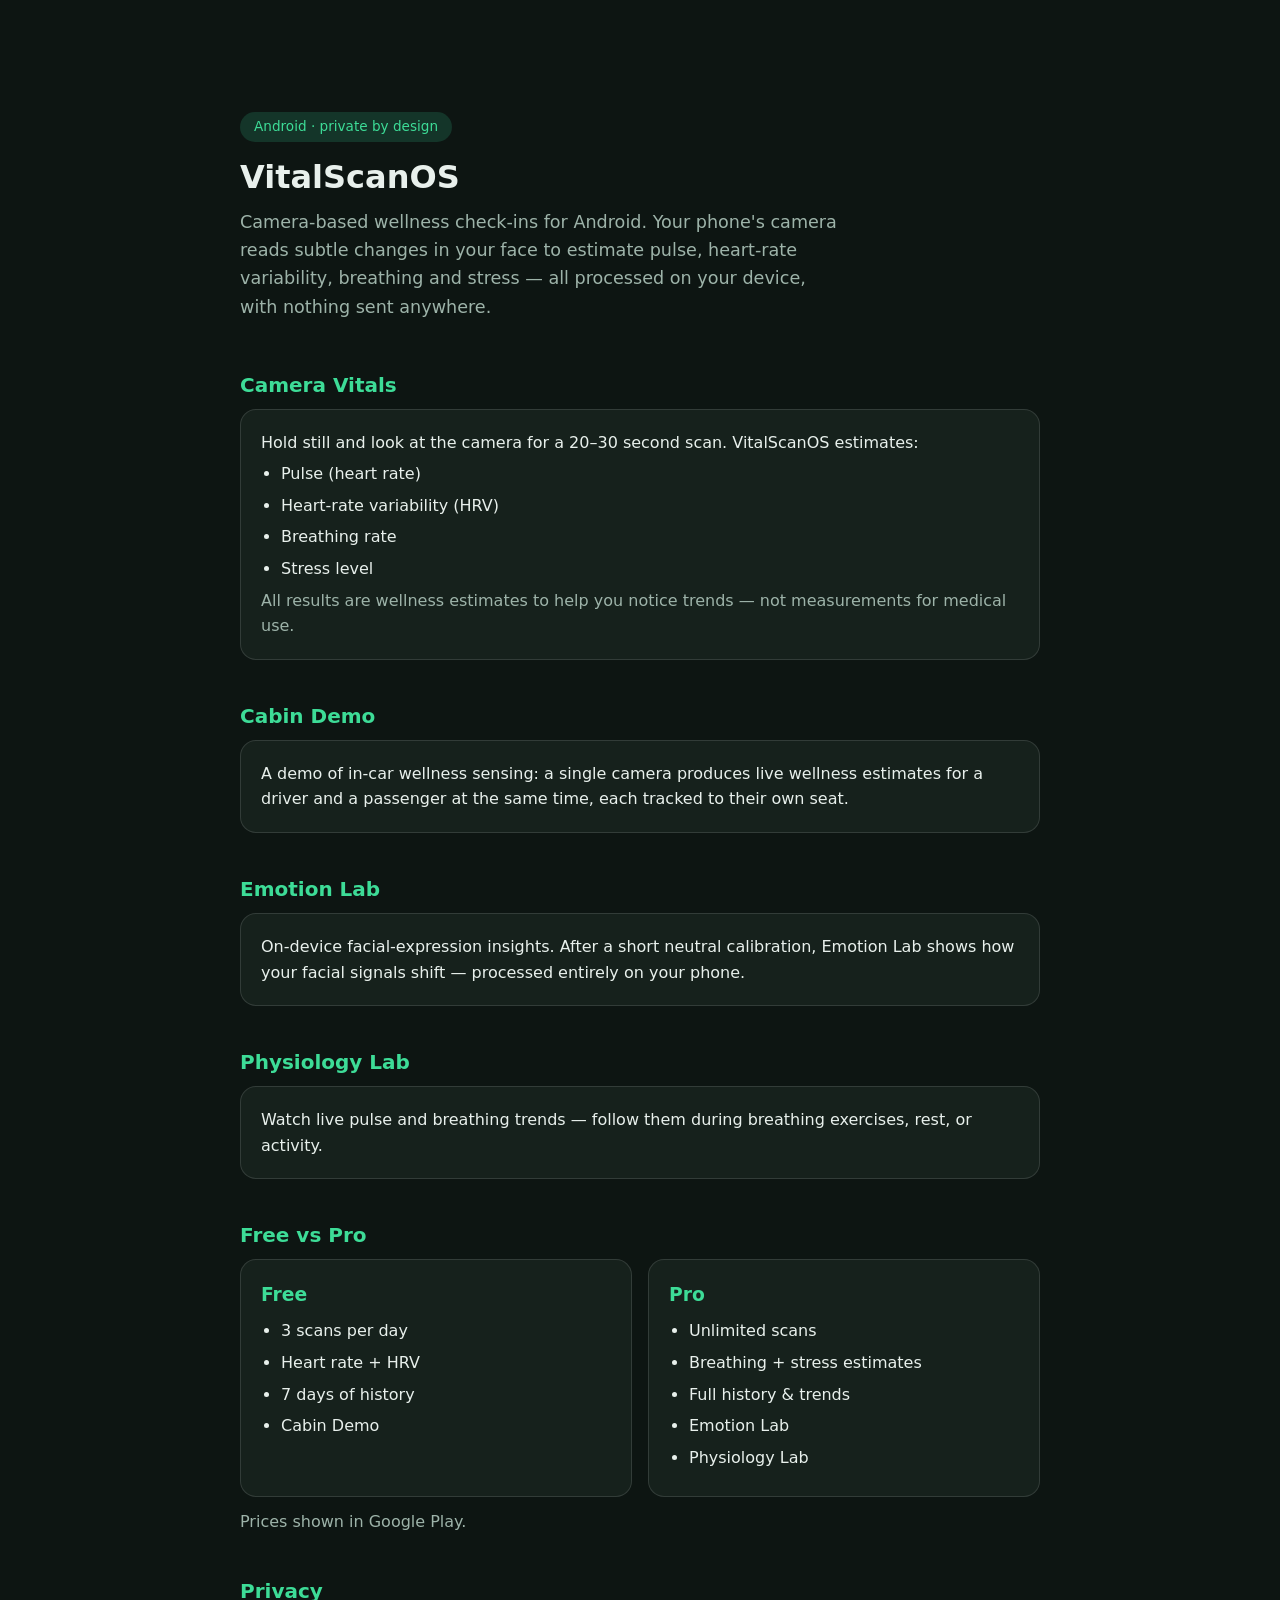
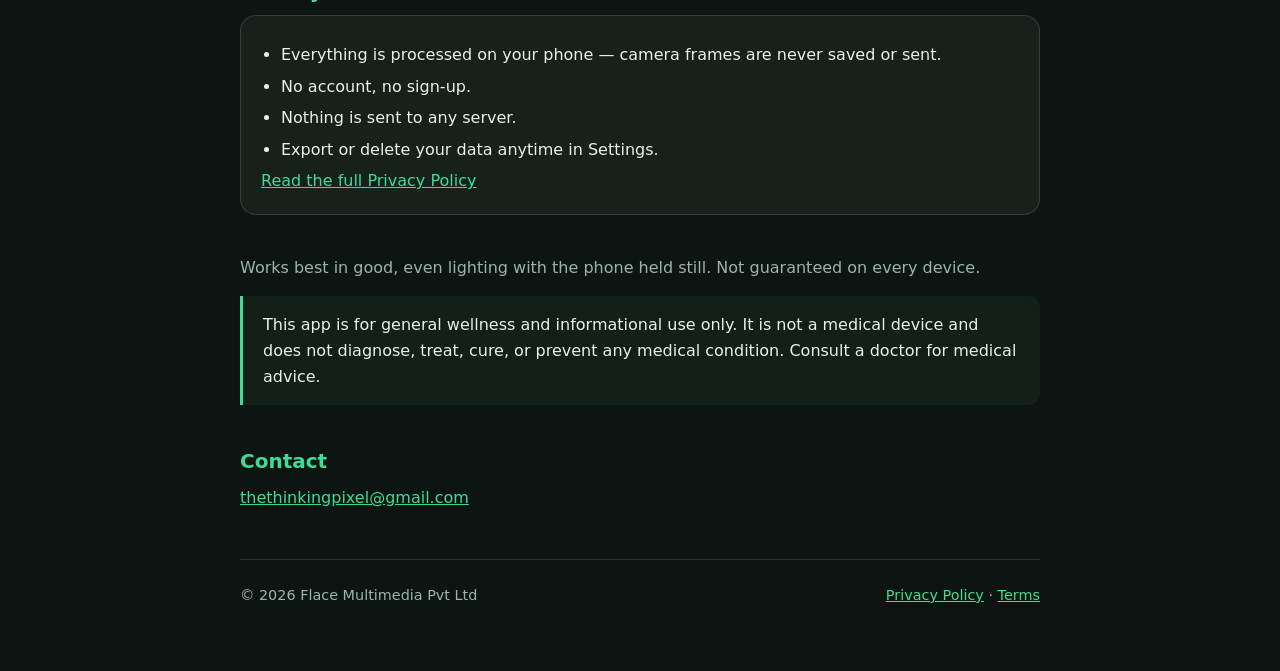
==== index.html @ 54532efe "VitalScanOS site: landing page, privacy policy, terms Co-Authored-By: Devin <devin@cognition.ai>" ====
<!DOCTYPE html>
<html lang="en">
<head>
<meta charset="utf-8">
<meta name="viewport" content="width=device-width, initial-scale=1">
<title>VitalScanOS — camera-based wellness check-ins for Android</title>
<meta name="description" content="VitalScanOS turns your phone camera into private, on-device wellness check-ins: pulse, HRV, breathing and stress estimates. Nothing leaves your phone.">
<style>
  :root{
    --primary:#3ddc97; --on-primary:#06231a; --primary-container:#143529;
    --surface:#0d1512; --surface-low:#122019; --surface-c:#16211c; --surface-high:#1c2b24;
    --on-surface:#e8f0ec; --on-variant:#9db3a9; --outline:rgba(255,255,255,.12);
  }
  *{box-sizing:border-box;margin:0}
  body{background:var(--surface);color:var(--on-surface);
    font:16px/1.6 system-ui,-apple-system,"Segoe UI",Roboto,sans-serif}
  main{max-width:840px;margin:0 auto;padding:24px 20px 64px}
  h1{font-size:2rem;line-height:1.2}
  h2{color:var(--primary);font-size:1.25rem;margin-bottom:8px}
  section{margin:40px 0}
  .muted{color:var(--on-variant)}
  .card{background:var(--surface-c);border:1px solid var(--outline);
    border-radius:16px;padding:20px}
  .hero{padding:48px 0 8px}
  .hero p{font-size:1.1rem;margin-top:12px;max-width:34em}
  .tag{display:inline-block;background:var(--primary-container);color:var(--primary);
    border-radius:999px;padding:4px 14px;font-size:.85rem;margin-bottom:16px}
  ul{padding-left:1.25em}
  li{margin:6px 0}
  .plans{display:grid;gap:16px;grid-template-columns:1fr}
  @media(min-width:640px){.plans{grid-template-columns:1fr 1fr}}
  .plan h3{color:var(--primary);margin-bottom:8px}
  .disclaimer{border-left:3px solid var(--primary);background:var(--surface-low);
    border-radius:0 12px 12px 0;padding:16px 20px}
  a{color:var(--primary)}
  footer{border-top:1px solid var(--outline);margin-top:48px;padding-top:24px;
    display:flex;flex-wrap:wrap;gap:12px;justify-content:space-between;
    font-size:.9rem;color:var(--on-variant)}
</style>
</head>
<body>
<main>
  <section class="hero">
    <span class="tag">Android &middot; private by design</span>
    <h1>VitalScanOS</h1>
    <p class="muted">Camera-based wellness check-ins for Android. Your phone's camera reads
    subtle changes in your face to estimate pulse, heart-rate variability, breathing and
    stress — all processed on your device, with nothing sent anywhere.</p>
  </section>

  <section id="camera-vitals">
    <h2>Camera Vitals</h2>
    <div class="card">
      <p>Hold still and look at the camera for a 20–30 second scan. VitalScanOS estimates:</p>
      <ul>
        <li>Pulse (heart rate)</li>
        <li>Heart-rate variability (HRV)</li>
        <li>Breathing rate</li>
        <li>Stress level</li>
      </ul>
      <p class="muted">All results are wellness estimates to help you notice trends — not
      measurements for medical use.</p>
    </div>
  </section>

  <section id="cabin">
    <h2>Cabin Demo</h2>
    <div class="card">
      <p>A demo of in-car wellness sensing: a single camera produces live wellness
      estimates for a driver and a passenger at the same time, each tracked to their own
      seat.</p>
    </div>
  </section>

  <section id="emotion-lab">
    <h2>Emotion Lab</h2>
    <div class="card">
      <p>On-device facial-expression insights. After a short neutral calibration, Emotion
      Lab shows how your facial signals shift — processed entirely on your phone.</p>
    </div>
  </section>

  <section id="physio-lab">
    <h2>Physiology Lab</h2>
    <div class="card">
      <p>Watch live pulse and breathing trends — follow them during
      breathing exercises, rest, or activity.</p>
    </div>
  </section>

  <section id="plans">
    <h2>Free vs Pro</h2>
    <div class="plans">
      <div class="card plan">
        <h3>Free</h3>
        <ul>
          <li>3 scans per day</li>
          <li>Heart rate + HRV</li>
          <li>7 days of history</li>
          <li>Cabin Demo</li>
        </ul>
      </div>
      <div class="card plan">
        <h3>Pro</h3>
        <ul>
          <li>Unlimited scans</li>
          <li>Breathing + stress estimates</li>
          <li>Full history &amp; trends</li>
          <li>Emotion Lab</li>
          <li>Physiology Lab</li>
        </ul>
      </div>
    </div>
    <p class="muted" style="margin-top:12px">Prices shown in Google Play.</p>
  </section>

  <section id="privacy">
    <h2>Privacy</h2>
    <div class="card">
      <ul>
        <li>Everything is processed on your phone — camera frames are never saved or sent.</li>
        <li>No account, no sign-up.</li>
        <li>Nothing is sent to any server.</li>
        <li>Export or delete your data anytime in Settings.</li>
      </ul>
      <p><a href="privacy-policy.html">Read the full Privacy Policy</a></p>
    </div>
  </section>

  <section>
    <p class="muted">Works best in good, even lighting with the phone held still.
    Not guaranteed on every device.</p>
    <p class="disclaimer" style="margin-top:16px">This app is for general wellness and
    informational use only. It is not a medical device and does not diagnose, treat, cure,
    or prevent any medical condition. Consult a doctor for medical advice.</p>
  </section>

  <section id="contact">
    <h2>Contact</h2>
    <p><a href="mailto:thethinkingpixel@gmail.com">thethinkingpixel@gmail.com</a></p>
  </section>

  <footer>
    <span>&copy; 2026 Flace Multimedia Pvt Ltd</span>
    <span><a href="privacy-policy.html">Privacy Policy</a> &middot;
          <a href="terms.html">Terms</a></span>
  </footer>
</main>
</body>
</html>
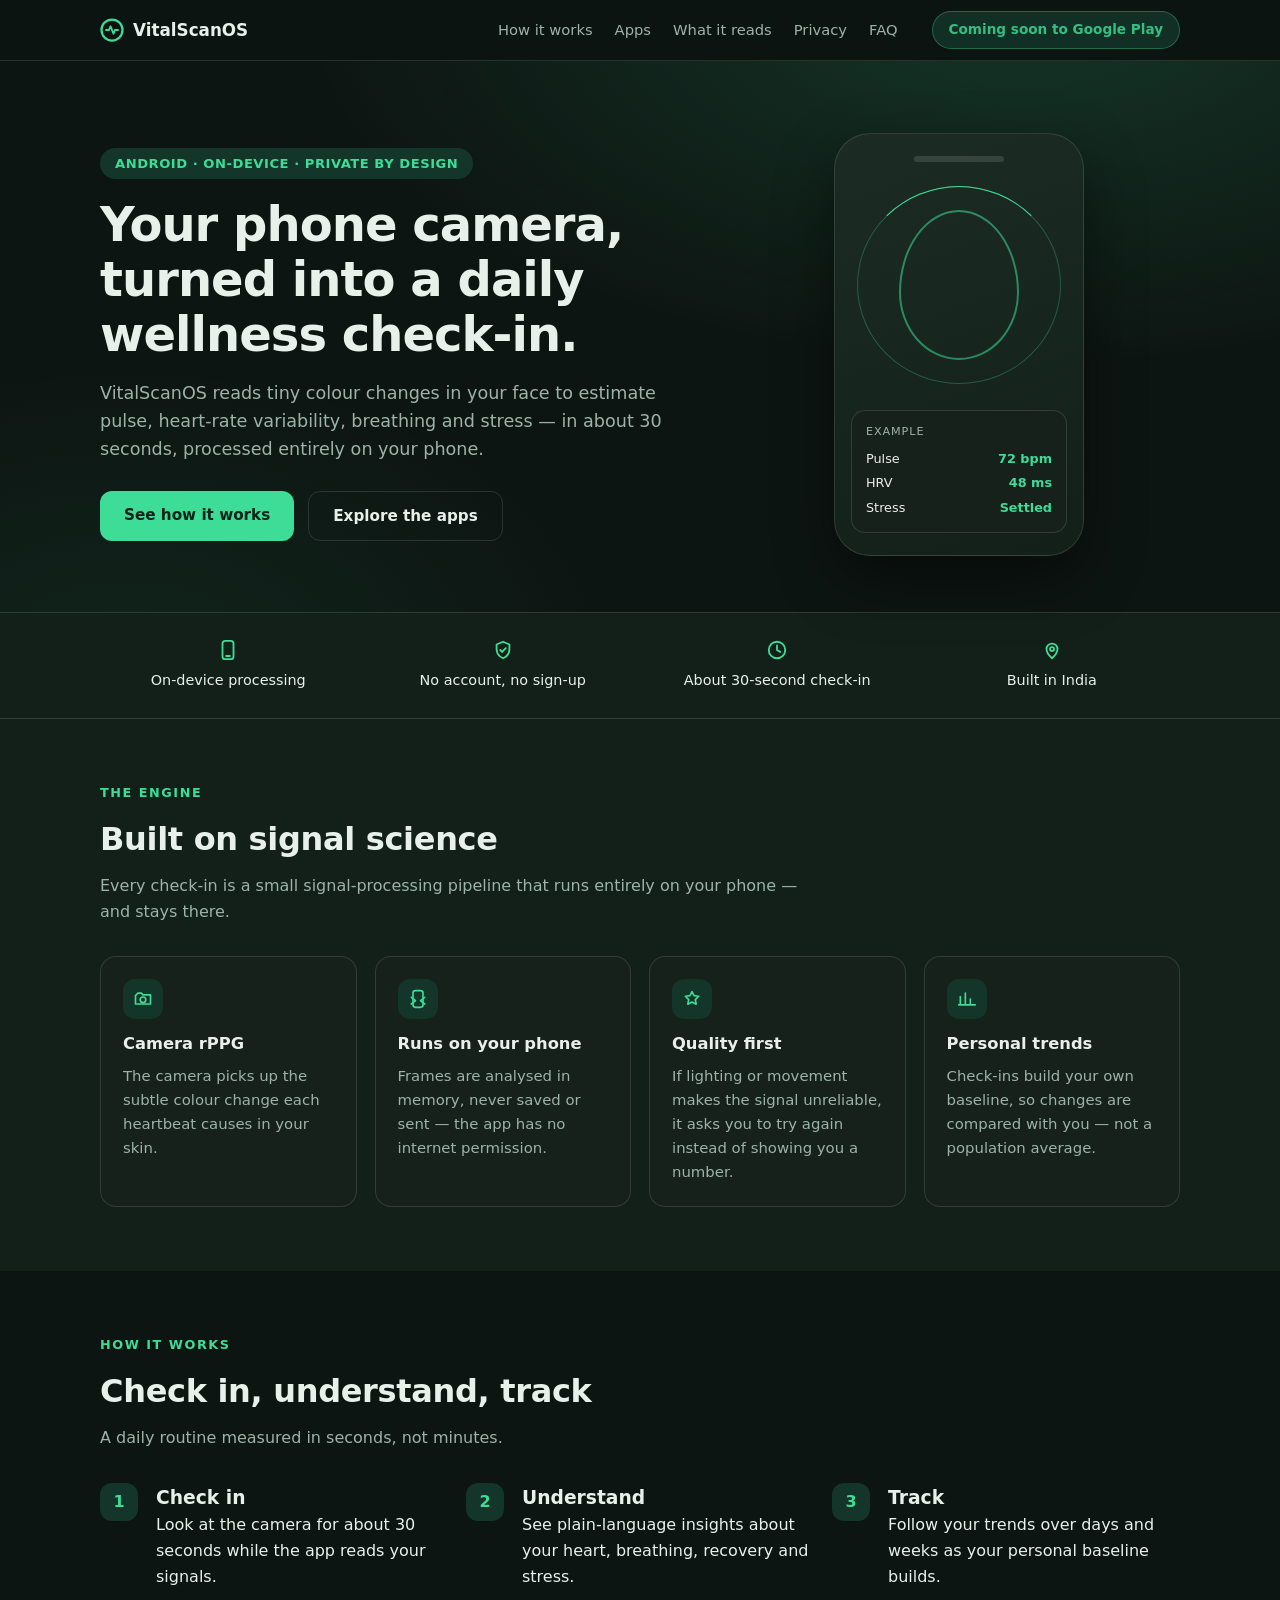
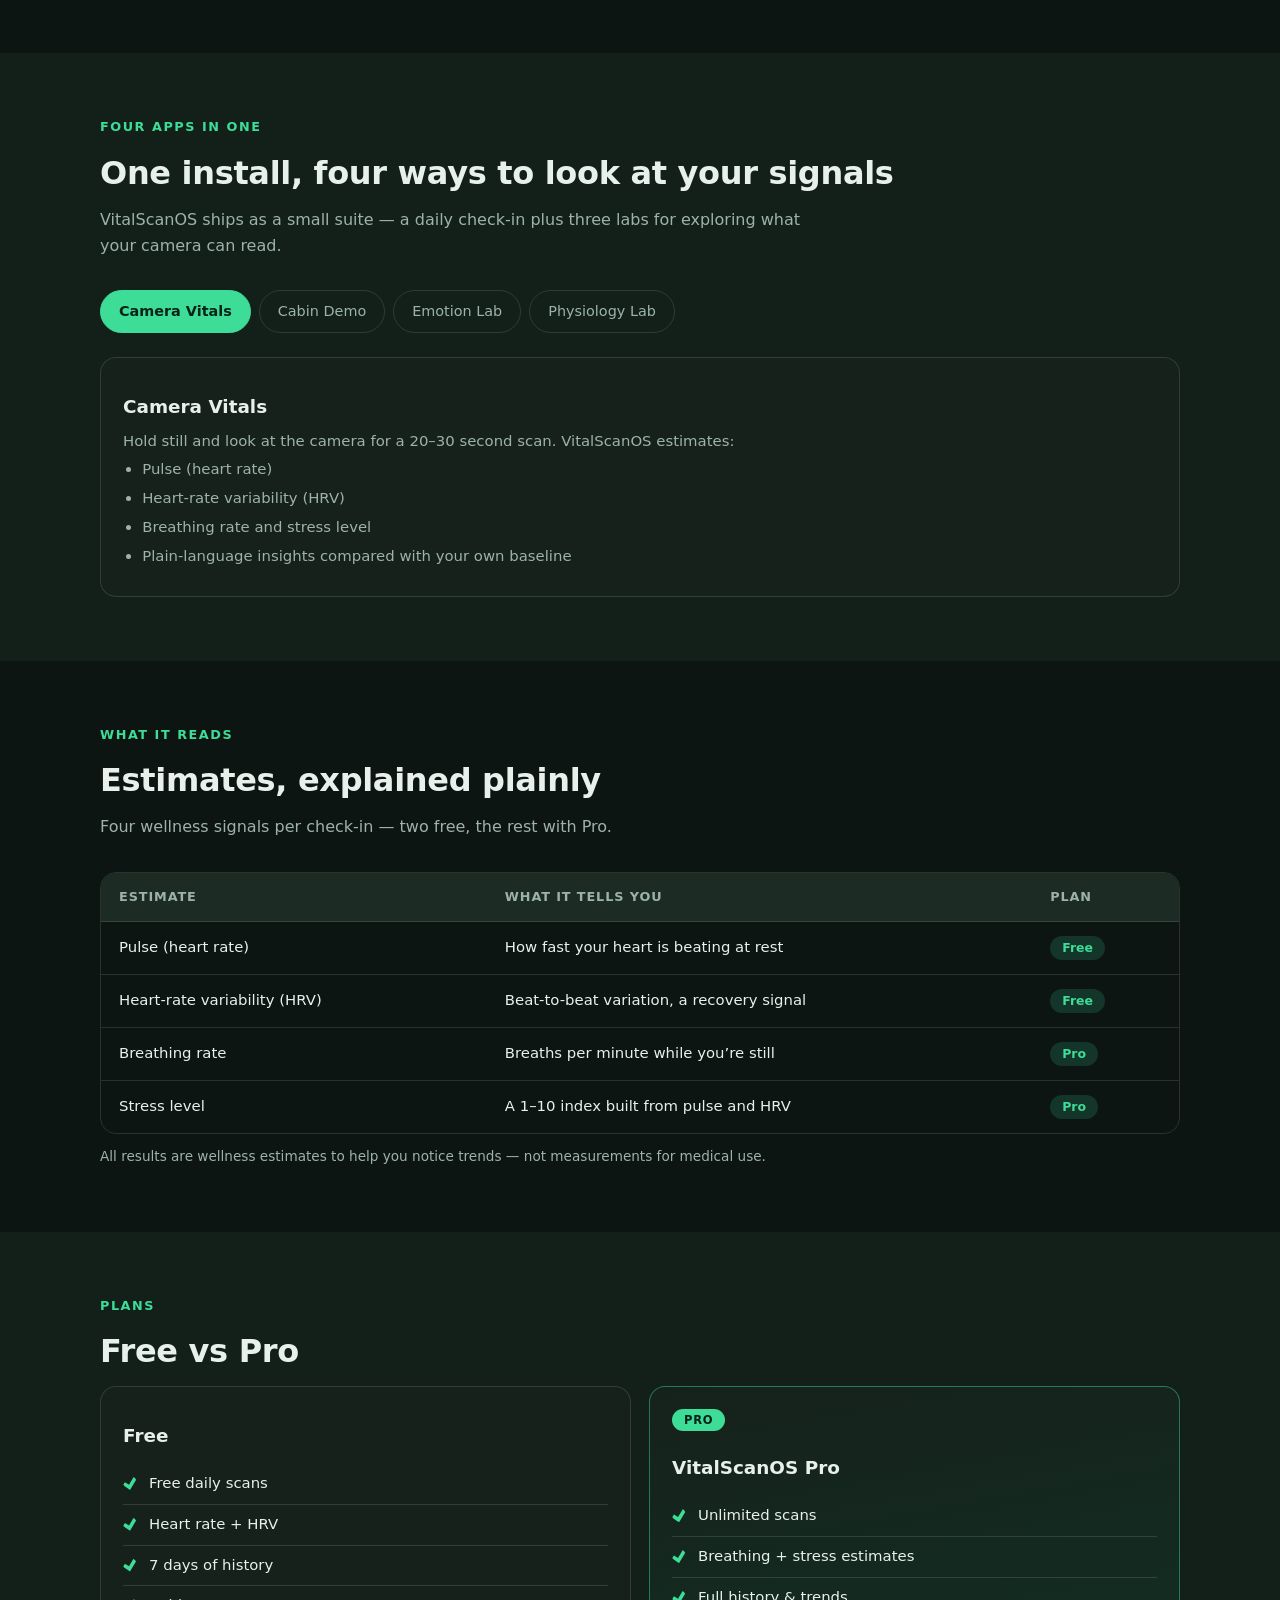
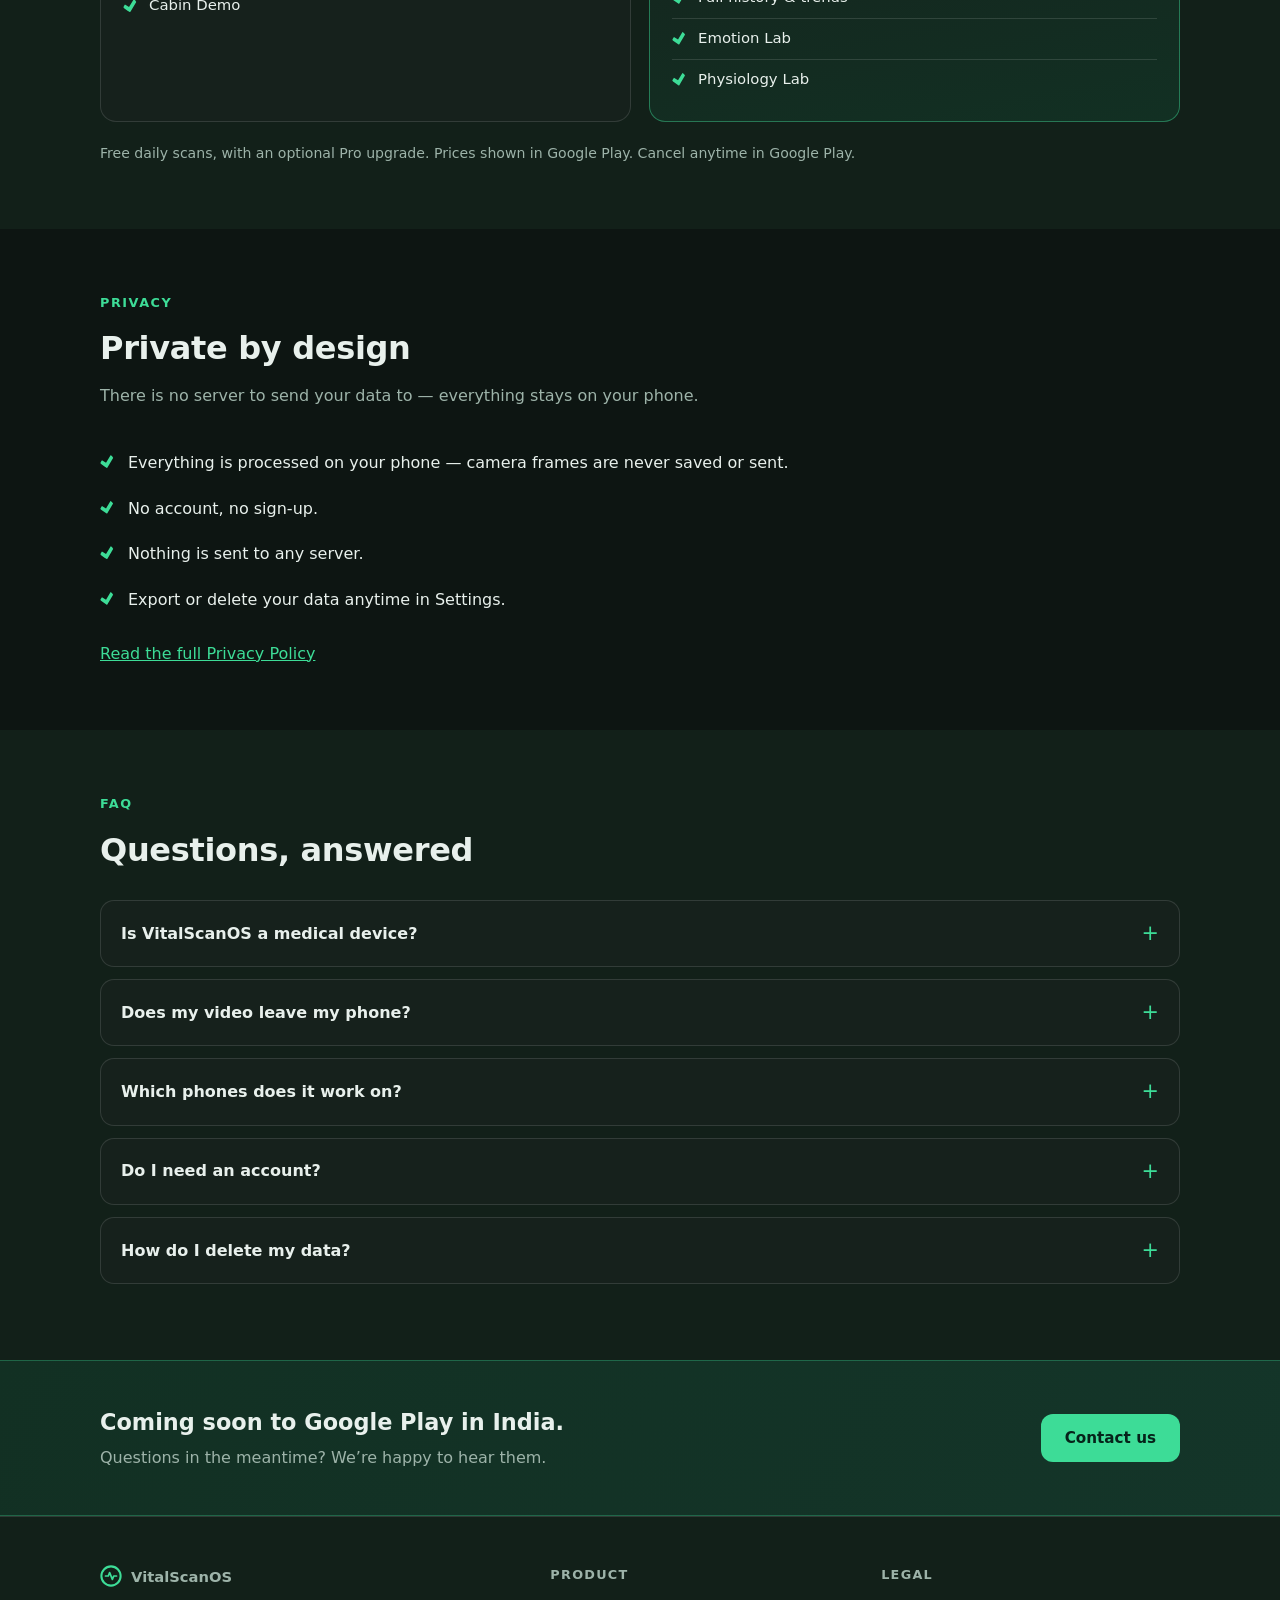
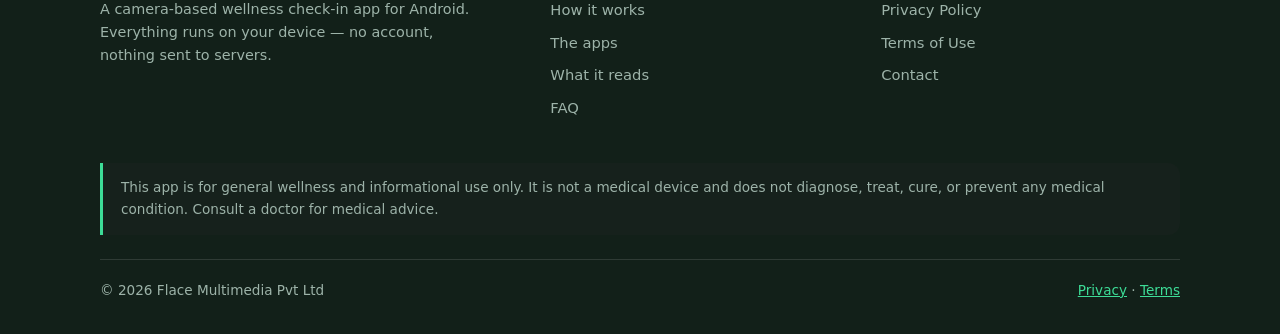
==== commit 6d1433e1: "Redesign site: hero, feature cards, how-it-works, app tabs, estimates table, FAQ Layout modelled on " ====
--- a/index.html
+++ b/index.html
@@ -5,146 +5,435 @@
 <meta name="viewport" content="width=device-width, initial-scale=1">
 <title>VitalScanOS — camera-based wellness check-ins for Android</title>
 <meta name="description" content="VitalScanOS turns your phone camera into private, on-device wellness check-ins: pulse, HRV, breathing and stress estimates. Nothing leaves your phone.">
-<style>
-  :root{
-    --primary:#3ddc97; --on-primary:#06231a; --primary-container:#143529;
-    --surface:#0d1512; --surface-low:#122019; --surface-c:#16211c; --surface-high:#1c2b24;
-    --on-surface:#e8f0ec; --on-variant:#9db3a9; --outline:rgba(255,255,255,.12);
-  }
-  *{box-sizing:border-box;margin:0}
-  body{background:var(--surface);color:var(--on-surface);
-    font:16px/1.6 system-ui,-apple-system,"Segoe UI",Roboto,sans-serif}
-  main{max-width:840px;margin:0 auto;padding:24px 20px 64px}
-  h1{font-size:2rem;line-height:1.2}
-  h2{color:var(--primary);font-size:1.25rem;margin-bottom:8px}
-  section{margin:40px 0}
-  .muted{color:var(--on-variant)}
-  .card{background:var(--surface-c);border:1px solid var(--outline);
-    border-radius:16px;padding:20px}
-  .hero{padding:48px 0 8px}
-  .hero p{font-size:1.1rem;margin-top:12px;max-width:34em}
-  .tag{display:inline-block;background:var(--primary-container);color:var(--primary);
-    border-radius:999px;padding:4px 14px;font-size:.85rem;margin-bottom:16px}
-  ul{padding-left:1.25em}
-  li{margin:6px 0}
-  .plans{display:grid;gap:16px;grid-template-columns:1fr}
-  @media(min-width:640px){.plans{grid-template-columns:1fr 1fr}}
-  .plan h3{color:var(--primary);margin-bottom:8px}
-  .disclaimer{border-left:3px solid var(--primary);background:var(--surface-low);
-    border-radius:0 12px 12px 0;padding:16px 20px}
-  a{color:var(--primary)}
-  footer{border-top:1px solid var(--outline);margin-top:48px;padding-top:24px;
-    display:flex;flex-wrap:wrap;gap:12px;justify-content:space-between;
-    font-size:.9rem;color:var(--on-variant)}
-</style>
+<meta property="og:title" content="VitalScanOS — camera-based wellness check-ins for Android">
+<meta property="og:description" content="Private, on-device wellness estimates — pulse, HRV, breathing and stress — processed entirely on your phone.">
+<meta property="og:type" content="website">
+<link rel="icon" href="data:image/svg+xml,%3Csvg xmlns='http://www.w3.org/2000/svg' viewBox='0 0 32 32'%3E%3Ccircle cx='16' cy='16' r='14' fill='none' stroke='%233ddc97' stroke-width='3'/%3E%3Cpath d='M8 16h4l2-5 4 10 2-5h4' fill='none' stroke='%233ddc97' stroke-width='2.5' stroke-linecap='round' stroke-linejoin='round'/%3E%3C/svg%3E">
+<link rel="stylesheet" href="assets/site.css">
 </head>
-<body>
-<main>
+<body class="no-js">
+<script>document.body.classList.remove("no-js");document.body.classList.add("js")</script>
+
+<header class="nav">
+  <div class="wrap">
+    <a class="wordmark" href="#top" aria-label="VitalScanOS home">
+      <svg width="24" height="24" viewBox="0 0 32 32" aria-hidden="true" focusable="false">
+        <circle cx="16" cy="16" r="14" fill="none" stroke="#3ddc97" stroke-width="3"/>
+        <path d="M8 16h4l2-5 4 10 2-5h4" fill="none" stroke="#3ddc97" stroke-width="2.5"
+              stroke-linecap="round" stroke-linejoin="round"/>
+      </svg>
+      VitalScanOS
+    </a>
+    <nav class="nav-links" aria-label="Primary">
+      <a href="#how">How it works</a>
+      <a href="#apps">Apps</a>
+      <a href="#reads">What it reads</a>
+      <a href="#privacy">Privacy</a>
+      <a href="#faq">FAQ</a>
+    </nav>
+    <span class="pill" aria-disabled="true" style="margin-left:14px">Coming soon to Google Play</span>
+    <details class="nav-menu">
+      <summary aria-label="Menu">
+        <svg width="22" height="22" viewBox="0 0 24 24" aria-hidden="true" focusable="false">
+          <path d="M4 7h16M4 12h16M4 17h16" stroke="currentColor" stroke-width="2" stroke-linecap="round"/>
+        </svg>
+      </summary>
+      <nav class="menu-list" aria-label="Menu">
+        <a href="#how">How it works</a>
+        <a href="#apps">Apps</a>
+        <a href="#reads">What it reads</a>
+        <a href="#privacy">Privacy</a>
+        <a href="#faq">FAQ</a>
+        <span class="pill" aria-disabled="true">Coming soon to Google Play</span>
+      </nav>
+    </details>
+  </div>
+</header>
+
+<main id="top">
+
+  <!-- Hero -->
   <section class="hero">
-    <span class="tag">Android &middot; private by design</span>
-    <h1>VitalScanOS</h1>
-    <p class="muted">Camera-based wellness check-ins for Android. Your phone's camera reads
-    subtle changes in your face to estimate pulse, heart-rate variability, breathing and
-    stress — all processed on your device, with nothing sent anywhere.</p>
-  </section>
-
-  <section id="camera-vitals">
-    <h2>Camera Vitals</h2>
-    <div class="card">
-      <p>Hold still and look at the camera for a 20–30 second scan. VitalScanOS estimates:</p>
-      <ul>
-        <li>Pulse (heart rate)</li>
-        <li>Heart-rate variability (HRV)</li>
-        <li>Breathing rate</li>
-        <li>Stress level</li>
-      </ul>
-      <p class="muted">All results are wellness estimates to help you notice trends — not
-      measurements for medical use.</p>
-    </div>
-  </section>
-
-  <section id="cabin">
-    <h2>Cabin Demo</h2>
-    <div class="card">
-      <p>A demo of in-car wellness sensing: a single camera produces live wellness
-      estimates for a driver and a passenger at the same time, each tracked to their own
-      seat.</p>
-    </div>
-  </section>
-
-  <section id="emotion-lab">
-    <h2>Emotion Lab</h2>
-    <div class="card">
-      <p>On-device facial-expression insights. After a short neutral calibration, Emotion
-      Lab shows how your facial signals shift — processed entirely on your phone.</p>
-    </div>
-  </section>
-
-  <section id="physio-lab">
-    <h2>Physiology Lab</h2>
-    <div class="card">
-      <p>Watch live pulse and breathing trends — follow them during
-      breathing exercises, rest, or activity.</p>
-    </div>
-  </section>
-
-  <section id="plans">
-    <h2>Free vs Pro</h2>
-    <div class="plans">
-      <div class="card plan">
-        <h3>Free</h3>
-        <ul>
-          <li>3 scans per day</li>
-          <li>Heart rate + HRV</li>
-          <li>7 days of history</li>
-          <li>Cabin Demo</li>
-        </ul>
-      </div>
-      <div class="card plan">
-        <h3>Pro</h3>
-        <ul>
-          <li>Unlimited scans</li>
-          <li>Breathing + stress estimates</li>
-          <li>Full history &amp; trends</li>
-          <li>Emotion Lab</li>
-          <li>Physiology Lab</li>
-        </ul>
-      </div>
-    </div>
-    <p class="muted" style="margin-top:12px">Prices shown in Google Play.</p>
-  </section>
-
-  <section id="privacy">
-    <h2>Privacy</h2>
-    <div class="card">
-      <ul>
+    <div class="wrap">
+      <div>
+        <span class="eyebrow">Android &middot; on-device &middot; private by design</span>
+        <h1>Your phone camera, turned into a daily wellness check-in.</h1>
+        <p class="sub">VitalScanOS reads tiny colour changes in your face to estimate pulse,
+        heart-rate variability, breathing and stress — in about 30 seconds, processed
+        entirely on your phone.</p>
+        <div class="btn-row">
+          <a class="btn btn-solid" href="#how">See how it works</a>
+          <a class="btn btn-ghost" href="#apps">Explore the apps</a>
+        </div>
+      </div>
+      <div class="phone-scene" aria-hidden="true">
+        <div class="phone">
+          <div class="notch"></div>
+          <div class="scan-area">
+            <div class="scan-ring"></div>
+            <div class="face"></div>
+          </div>
+          <div class="result-card">
+            <div class="rc-title">Example</div>
+            <div class="rc-row"><span>Pulse</span><b>72 bpm</b></div>
+            <div class="rc-row"><span>HRV</span><b>48 ms</b></div>
+            <div class="rc-row"><span>Stress</span><b>Settled</b></div>
+          </div>
+        </div>
+      </div>
+    </div>
+  </section>
+
+  <!-- Highlight band -->
+  <div class="band">
+    <div class="wrap">
+      <div class="item">
+        <svg width="22" height="22" viewBox="0 0 24 24" aria-hidden="true" focusable="false">
+          <rect x="6" y="2" width="12" height="20" rx="3" fill="none" stroke="currentColor" stroke-width="2"/>
+          <path d="M10 18.5h4" stroke="currentColor" stroke-width="2" stroke-linecap="round"/>
+        </svg>
+        On-device processing
+      </div>
+      <div class="item">
+        <svg width="22" height="22" viewBox="0 0 24 24" aria-hidden="true" focusable="false">
+          <path d="M12 3l7 3v5c0 5-3.2 8.4-7 10-3.8-1.6-7-5-7-10V6z" fill="none"
+                stroke="currentColor" stroke-width="2" stroke-linejoin="round"/>
+          <path d="M9 12l2 2 4-4" fill="none" stroke="currentColor" stroke-width="2" stroke-linecap="round"/>
+        </svg>
+        No account, no sign-up
+      </div>
+      <div class="item">
+        <svg width="22" height="22" viewBox="0 0 24 24" aria-hidden="true" focusable="false">
+          <circle cx="12" cy="12" r="9" fill="none" stroke="currentColor" stroke-width="2"/>
+          <path d="M12 7v5l3.5 2" fill="none" stroke="currentColor" stroke-width="2" stroke-linecap="round"/>
+        </svg>
+        About 30-second check-in
+      </div>
+      <div class="item">
+        <svg width="22" height="22" viewBox="0 0 24 24" aria-hidden="true" focusable="false">
+          <path d="M12 21s-6-5.1-6-10a6 6 0 1 1 12 0c0 4.9-6 10-6 10z" fill="none"
+                stroke="currentColor" stroke-width="2" stroke-linejoin="round"/>
+          <circle cx="12" cy="11" r="2.2" fill="none" stroke="currentColor" stroke-width="2"/>
+        </svg>
+        Built in India
+      </div>
+    </div>
+  </div>
+
+  <!-- Signal science -->
+  <section class="block">
+    <div class="wrap">
+      <p class="kicker">The engine</p>
+      <h2 class="title">Built on signal science</h2>
+      <p class="lede">Every check-in is a small signal-processing pipeline that runs
+      entirely on your phone — and stays there.</p>
+      <div class="grid cols-4">
+        <div class="card">
+          <div class="icon-chip" aria-hidden="true">
+            <svg width="20" height="20" viewBox="0 0 24 24">
+              <path d="M3 8l3-3h4l2 2h9v11H3z" fill="none" stroke="currentColor" stroke-width="2" stroke-linejoin="round"/>
+              <circle cx="12" cy="13" r="3.4" fill="none" stroke="currentColor" stroke-width="2"/>
+            </svg>
+          </div>
+          <h3>Camera rPPG</h3>
+          <p>The camera picks up the subtle colour change each heartbeat causes in your skin.</p>
+        </div>
+        <div class="card">
+          <div class="icon-chip" aria-hidden="true">
+            <svg width="20" height="20" viewBox="0 0 24 24">
+              <rect x="6" y="2" width="12" height="20" rx="3" fill="none" stroke="currentColor" stroke-width="2"/>
+              <path d="M4 10l5 4-5 4M20 10l-5 4 5 4" fill="none" stroke="currentColor" stroke-width="2" stroke-linecap="round" stroke-linejoin="round"/>
+            </svg>
+          </div>
+          <h3>Runs on your phone</h3>
+          <p>Frames are analysed in memory, never saved or sent — the app has no internet permission.</p>
+        </div>
+        <div class="card">
+          <div class="icon-chip" aria-hidden="true">
+            <svg width="20" height="20" viewBox="0 0 24 24">
+              <path d="M12 3l2.4 4.9 5.6.8-4 4 1 5.6-5-2.7-5 2.7 1-5.6-4-4 5.6-.8z"
+                    fill="none" stroke="currentColor" stroke-width="2" stroke-linejoin="round"/>
+            </svg>
+          </div>
+          <h3>Quality first</h3>
+          <p>If lighting or movement makes the signal unreliable, it asks you to try again
+          instead of showing you a number.</p>
+        </div>
+        <div class="card">
+          <div class="icon-chip" aria-hidden="true">
+            <svg width="20" height="20" viewBox="0 0 24 24">
+              <path d="M4 19V9M10 19V5M16 19v-7M22 19H2" fill="none" stroke="currentColor"
+                    stroke-width="2" stroke-linecap="round"/>
+            </svg>
+          </div>
+          <h3>Personal trends</h3>
+          <p>Check-ins build your own baseline, so changes are compared with you — not a
+          population average.</p>
+        </div>
+      </div>
+    </div>
+  </section>
+
+  <!-- How it works -->
+  <section class="block" id="how">
+    <div class="wrap">
+      <p class="kicker">How it works</p>
+      <h2 class="title">Check in, understand, track</h2>
+      <p class="lede">A daily routine measured in seconds, not minutes.</p>
+      <div class="grid cols-3 steps">
+        <div class="step">
+          <h3>Check in</h3>
+          <p>Look at the camera for about 30 seconds while the app reads your signals.</p>
+        </div>
+        <div class="step">
+          <h3>Understand</h3>
+          <p>See plain-language insights about your heart, breathing, recovery and stress.</p>
+        </div>
+        <div class="step">
+          <h3>Track</h3>
+          <p>Follow your trends over days and weeks as your personal baseline builds.</p>
+        </div>
+      </div>
+    </div>
+  </section>
+
+  <!-- Apps tabs -->
+  <section class="block" id="apps">
+    <div class="wrap">
+      <p class="kicker">Four apps in one</p>
+      <h2 class="title">One install, four ways to look at your signals</h2>
+      <p class="lede">VitalScanOS ships as a small suite — a daily check-in plus three labs
+      for exploring what your camera can read.</p>
+      <div class="tablist" role="tablist" aria-label="VitalScanOS apps">
+        <button role="tab" id="tab-vitals" aria-controls="panel-vitals" aria-selected="true">Camera Vitals</button>
+        <button role="tab" id="tab-cabin" aria-controls="panel-cabin" aria-selected="false">Cabin Demo</button>
+        <button role="tab" id="tab-emotion" aria-controls="panel-emotion" aria-selected="false">Emotion Lab</button>
+        <button role="tab" id="tab-physio" aria-controls="panel-physio" aria-selected="false">Physiology Lab</button>
+      </div>
+      <div class="card tabpanel" role="tabpanel" id="panel-vitals" aria-labelledby="tab-vitals">
+        <h3>Camera Vitals</h3>
+        <p>Hold still and look at the camera for a 20–30 second scan. VitalScanOS estimates:</p>
+        <ul>
+          <li>Pulse (heart rate)</li>
+          <li>Heart-rate variability (HRV)</li>
+          <li>Breathing rate and stress level</li>
+          <li>Plain-language insights compared with your own baseline</li>
+        </ul>
+      </div>
+      <div class="card tabpanel" role="tabpanel" id="panel-cabin" aria-labelledby="tab-cabin">
+        <h3>Cabin Demo</h3>
+        <p>A demo of in-car wellness sensing: a single camera produces live wellness
+        estimates for a driver and a passenger at the same time.</p>
+        <ul>
+          <li>Each person is tracked to their own seat</li>
+          <li>Live estimates update as the session runs</li>
+          <li>A simulated mode is included for trying it anywhere</li>
+        </ul>
+      </div>
+      <div class="card tabpanel" role="tabpanel" id="panel-emotion" aria-labelledby="tab-emotion">
+        <h3>Emotion Lab</h3>
+        <p>On-device facial-expression insights. After a short neutral calibration,
+        Emotion Lab shows how your facial signals shift.</p>
+        <ul>
+          <li>Calibrates to your neutral face first</li>
+          <li>Shows shifts in expression signals over a session</li>
+          <li>Processed entirely on your phone</li>
+        </ul>
+      </div>
+      <div class="card tabpanel" role="tabpanel" id="panel-physio" aria-labelledby="tab-physio">
+        <h3>Physiology Lab</h3>
+        <p>Watch live pulse and breathing trends — follow them during
+        breathing exercises, rest, or activity.</p>
+        <ul>
+          <li>Live trend view while a session runs</li>
+          <li>Use it during breathing exercises or at rest</li>
+          <li>Session summaries stored on your device</li>
+        </ul>
+      </div>
+    </div>
+  </section>
+
+  <!-- What it reads -->
+  <section class="block" id="reads">
+    <div class="wrap">
+      <p class="kicker">What it reads</p>
+      <h2 class="title">Estimates, explained plainly</h2>
+      <p class="lede">Four wellness signals per check-in — two free, the rest with Pro.</p>
+      <div class="tbl-wrap">
+        <table class="reads">
+          <thead>
+            <tr><th scope="col">Estimate</th><th scope="col">What it tells you</th><th scope="col">Plan</th></tr>
+          </thead>
+          <tbody>
+            <tr>
+              <td>Pulse (heart rate)</td>
+              <td>How fast your heart is beating at rest</td>
+              <td><span class="plan-tag">Free</span></td>
+            </tr>
+            <tr>
+              <td>Heart-rate variability (HRV)</td>
+              <td>Beat-to-beat variation, a recovery signal</td>
+              <td><span class="plan-tag">Free</span></td>
+            </tr>
+            <tr>
+              <td>Breathing rate</td>
+              <td>Breaths per minute while you&rsquo;re still</td>
+              <td><span class="plan-tag">Pro</span></td>
+            </tr>
+            <tr>
+              <td>Stress level</td>
+              <td>A 1–10 index built from pulse and HRV</td>
+              <td><span class="plan-tag">Pro</span></td>
+            </tr>
+          </tbody>
+        </table>
+      </div>
+      <p class="caption">All results are wellness estimates to help you notice trends —
+      not measurements for medical use.</p>
+    </div>
+  </section>
+
+  <!-- Free vs Pro -->
+  <section class="block">
+    <div class="wrap">
+      <p class="kicker">Plans</p>
+      <h2 class="title">Free vs Pro</h2>
+      <div class="grid cols-2">
+        <div class="card plan-card">
+          <h3>Free</h3>
+          <ul>
+            <li>Free daily scans</li>
+            <li>Heart rate + HRV</li>
+            <li>7 days of history</li>
+            <li>Cabin Demo</li>
+          </ul>
+        </div>
+        <div class="card plan-card pro">
+          <span class="plan-badge">Pro</span>
+          <h3>VitalScanOS Pro</h3>
+          <ul>
+            <li>Unlimited scans</li>
+            <li>Breathing + stress estimates</li>
+            <li>Full history &amp; trends</li>
+            <li>Emotion Lab</li>
+            <li>Physiology Lab</li>
+          </ul>
+        </div>
+      </div>
+      <p class="fineprint">Free daily scans, with an optional Pro upgrade. Prices shown in
+      Google Play. Cancel anytime in Google Play.</p>
+    </div>
+  </section>
+
+  <!-- Privacy -->
+  <section class="block" id="privacy">
+    <div class="wrap">
+      <p class="kicker">Privacy</p>
+      <h2 class="title">Private by design</h2>
+      <p class="lede">There is no server to send your data to — everything stays on your phone.</p>
+      <ul class="ticklist">
         <li>Everything is processed on your phone — camera frames are never saved or sent.</li>
         <li>No account, no sign-up.</li>
         <li>Nothing is sent to any server.</li>
         <li>Export or delete your data anytime in Settings.</li>
       </ul>
-      <p><a href="privacy-policy.html">Read the full Privacy Policy</a></p>
-    </div>
-  </section>
-
-  <section>
-    <p class="muted">Works best in good, even lighting with the phone held still.
-    Not guaranteed on every device.</p>
-    <p class="disclaimer" style="margin-top:16px">This app is for general wellness and
-    informational use only. It is not a medical device and does not diagnose, treat, cure,
-    or prevent any medical condition. Consult a doctor for medical advice.</p>
-  </section>
-
-  <section id="contact">
-    <h2>Contact</h2>
-    <p><a href="mailto:thethinkingpixel@gmail.com">thethinkingpixel@gmail.com</a></p>
-  </section>
-
-  <footer>
-    <span>&copy; 2026 Flace Multimedia Pvt Ltd</span>
-    <span><a href="privacy-policy.html">Privacy Policy</a> &middot;
-          <a href="terms.html">Terms</a></span>
-  </footer>
+      <p style="margin-top:18px"><a href="privacy-policy.html">Read the full Privacy Policy</a></p>
+    </div>
+  </section>
+
+  <!-- FAQ -->
+  <section class="block" id="faq">
+    <div class="wrap">
+      <p class="kicker">FAQ</p>
+      <h2 class="title">Questions, answered</h2>
+      <div style="margin-top:24px">
+        <details class="faq">
+          <summary>Is VitalScanOS a medical device?</summary>
+          <div class="faq-body"><p>No. This app is for general wellness and informational
+          use only. It is not a medical device and does not diagnose, treat, cure, or
+          prevent any medical condition. Consult a doctor for medical advice.</p></div>
+        </details>
+        <details class="faq">
+          <summary>Does my video leave my phone?</summary>
+          <div class="faq-body"><p>No. Camera frames are processed in memory and are never
+          saved or sent anywhere. The app does not have the internet permission, so it
+          cannot send data even if it wanted to.</p></div>
+        </details>
+        <details class="faq">
+          <summary>Which phones does it work on?</summary>
+          <div class="faq-body"><p>Android phones with a front camera. Works best in good,
+          even lighting with the phone held still. Not guaranteed on every device.</p></div>
+        </details>
+        <details class="faq">
+          <summary>Do I need an account?</summary>
+          <div class="faq-body"><p>No. There is no sign-up and nothing to log in to.</p></div>
+        </details>
+        <details class="faq">
+          <summary>How do I delete my data?</summary>
+          <div class="faq-body"><p>In the app, go to Settings &rarr; &ldquo;Delete all my
+          data&rdquo;, or simply uninstall the app. Everything is stored on your device,
+          so deleting it there removes it completely.</p></div>
+        </details>
+      </div>
+    </div>
+  </section>
+
+  <!-- CTA -->
+  <section class="cta">
+    <div class="wrap">
+      <div>
+        <h2>Coming soon to Google Play in India.</h2>
+        <p>Questions in the meantime? We&rsquo;re happy to hear them.</p>
+      </div>
+      <a class="btn btn-solid" href="mailto:thethinkingpixel@gmail.com">Contact us</a>
+    </div>
+  </section>
+
 </main>
+
+<footer class="site-footer">
+  <div class="wrap">
+    <div class="foot-grid">
+      <div class="foot-brand">
+        <a class="wordmark" href="#top" aria-label="VitalScanOS home">
+          <svg width="22" height="22" viewBox="0 0 32 32" aria-hidden="true" focusable="false">
+            <circle cx="16" cy="16" r="14" fill="none" stroke="#3ddc97" stroke-width="3"/>
+            <path d="M8 16h4l2-5 4 10 2-5h4" fill="none" stroke="#3ddc97" stroke-width="2.5"
+                  stroke-linecap="round" stroke-linejoin="round"/>
+          </svg>
+          VitalScanOS
+        </a>
+        <p>A camera-based wellness check-in app for Android. Everything runs on your
+        device — no account, nothing sent to servers.</p>
+      </div>
+      <div>
+        <h4>Product</h4>
+        <ul>
+          <li><a href="#how">How it works</a></li>
+          <li><a href="#apps">The apps</a></li>
+          <li><a href="#reads">What it reads</a></li>
+          <li><a href="#faq">FAQ</a></li>
+        </ul>
+      </div>
+      <div>
+        <h4>Legal</h4>
+        <ul>
+          <li><a href="privacy-policy.html">Privacy Policy</a></li>
+          <li><a href="terms.html">Terms of Use</a></li>
+          <li><a href="mailto:thethinkingpixel@gmail.com">Contact</a></li>
+        </ul>
+      </div>
+    </div>
+    <p class="disclaimer">This app is for general wellness and informational use only. It is
+    not a medical device and does not diagnose, treat, cure, or prevent any medical
+    condition. Consult a doctor for medical advice.</p>
+    <div class="foot-bottom">
+      <span>&copy; 2026 Flace Multimedia Pvt Ltd</span>
+      <span><a href="privacy-policy.html">Privacy</a> &middot; <a href="terms.html">Terms</a></span>
+    </div>
+  </div>
+</footer>
+
+<script src="assets/site.js"></script>
 </body>
 </html>
--- a/assets/site.css
+++ b/assets/site.css
@@ -0,0 +1,225 @@
+:root{
+  --primary:#3ddc97; --primary-soft:#7ff0c0; --on-primary:#06231a;
+  --primary-container:#143529;
+  --surface:#0d1512; --surface-low:#122019; --surface-c:#16211c; --surface-high:#1c2b24;
+  --on-surface:#e8f0ec; --on-variant:#9db3a9; --outline:rgba(255,255,255,.12);
+  --grad-hero:radial-gradient(1200px 600px at 80% -10%, rgba(61,220,151,.16), transparent 60%),
+              radial-gradient(800px 500px at 10% 110%, rgba(61,220,151,.08), transparent 60%);
+}
+*{box-sizing:border-box;margin:0}
+html{scroll-behavior:smooth}
+body{background:var(--surface);color:var(--on-surface);
+  font:16px/1.6 system-ui,-apple-system,"Segoe UI",Roboto,sans-serif;
+  -webkit-font-smoothing:antialiased}
+img,svg{max-width:100%}
+a{color:var(--primary)}
+:focus-visible{outline:2px solid var(--primary);outline-offset:2px;border-radius:4px}
+.wrap{max-width:1120px;margin:0 auto;padding:0 20px}
+.muted{color:var(--on-variant)}
+
+/* ---- top nav ---- */
+.nav{position:sticky;top:0;z-index:50;background:rgba(13,21,18,.85);
+  backdrop-filter:blur(10px);border-bottom:1px solid var(--outline)}
+.nav .wrap{display:flex;align-items:center;gap:20px;height:60px}
+.wordmark{display:flex;align-items:center;gap:9px;font-weight:700;font-size:1.05rem;
+  color:var(--on-surface);text-decoration:none}
+.wordmark svg{display:block}
+.nav-links{display:flex;gap:22px;margin-left:auto}
+.nav-links a{color:var(--on-variant);text-decoration:none;font-size:.92rem}
+.nav-links a:hover{color:var(--on-surface)}
+.pill{display:inline-block;background:var(--primary-container);color:var(--primary);
+  border:1px solid rgba(61,220,151,.4);border-radius:999px;padding:7px 16px;
+  font-size:.85rem;font-weight:600;white-space:nowrap}
+.pill[aria-disabled="true"]{cursor:default;opacity:.85}
+.nav-menu{display:none;margin-left:auto}
+.nav-menu summary{list-style:none;cursor:pointer;padding:8px;border-radius:8px;
+  color:var(--on-surface)}
+.nav-menu summary::-webkit-details-marker{display:none}
+.nav-menu[open] summary{background:var(--surface-high)}
+.nav-menu .menu-list{position:absolute;right:16px;top:56px;min-width:220px;
+  background:var(--surface-high);border:1px solid var(--outline);border-radius:14px;
+  padding:10px;display:flex;flex-direction:column;gap:2px;box-shadow:0 12px 32px rgba(0,0,0,.5)}
+.nav-menu .menu-list a{color:var(--on-surface);text-decoration:none;padding:9px 12px;
+  border-radius:8px;font-size:.95rem}
+.nav-menu .menu-list a:hover{background:var(--surface-c)}
+.nav-menu .menu-list .pill{margin:8px 12px 4px;text-align:center}
+@media(max-width:760px){.nav-links{display:none}.nav-menu{display:block}}
+
+/* ---- hero ---- */
+.hero{background:var(--grad-hero);padding:72px 0 56px}
+.hero .wrap{display:grid;gap:40px;align-items:center;grid-template-columns:1fr}
+@media(min-width:900px){.hero .wrap{grid-template-columns:1.15fr .85fr}}
+.eyebrow{display:inline-block;background:var(--primary-container);color:var(--primary);
+  border-radius:999px;padding:5px 15px;font-size:.82rem;font-weight:600;
+  letter-spacing:.04em;text-transform:uppercase;margin-bottom:18px}
+.hero h1{font-size:clamp(2rem,4.5vw,3rem);line-height:1.15;letter-spacing:-.02em}
+.hero .sub{font-size:1.1rem;margin-top:16px;max-width:34em;color:var(--on-variant)}
+.btn-row{display:flex;flex-wrap:wrap;gap:14px;margin-top:28px}
+.btn{display:inline-block;border-radius:12px;padding:12px 24px;font-weight:600;
+  font-size:.95rem;text-decoration:none}
+.btn-solid{background:var(--primary);color:var(--on-primary)}
+.btn-ghost{border:1px solid var(--outline);color:var(--on-surface);background:transparent}
+
+/* phone mockup */
+.phone-scene{display:flex;justify-content:center}
+.phone{width:250px;border:1px solid var(--outline);border-radius:36px;
+  background:linear-gradient(160deg,var(--surface-high),var(--surface-low));
+  padding:22px 16px;box-shadow:0 24px 60px rgba(0,0,0,.45)}
+.phone .notch{width:90px;height:6px;border-radius:3px;background:var(--outline);
+  margin:0 auto 18px}
+.scan-area{position:relative;height:210px;display:flex;align-items:center;
+  justify-content:center}
+.face{width:120px;height:150px;border:2px solid rgba(61,220,151,.55);border-radius:50%/55% 55% 45% 45%}
+.scan-ring{position:absolute;inset:6px;border:1px solid rgba(61,220,151,.3);
+  border-radius:50%}
+.scan-ring::after{content:"";position:absolute;inset:-1px;border-radius:50%;
+  border:1px solid transparent;border-top-color:var(--primary);
+  animation:spin 4s linear infinite}
+@keyframes spin{to{transform:rotate(360deg)}}
+.result-card{margin-top:20px;background:var(--surface-c);border:1px solid var(--outline);
+  border-radius:14px;padding:12px 14px;font-size:.8rem}
+.result-card .rc-title{color:var(--on-variant);font-size:.7rem;text-transform:uppercase;
+  letter-spacing:.08em;margin-bottom:6px}
+.result-card .rc-row{display:flex;justify-content:space-between;padding:2px 0}
+.result-card .rc-row b{color:var(--primary);font-weight:600}
+@media(prefers-reduced-motion:reduce){
+  .scan-ring::after{animation:none}
+  html{scroll-behavior:auto}
+}
+
+/* ---- highlight band ---- */
+.band{border-block:1px solid var(--outline);background:var(--surface-low)}
+.band .wrap{display:grid;grid-template-columns:repeat(2,1fr);gap:18px;
+  padding-block:26px;text-align:center}
+@media(min-width:760px){.band .wrap{grid-template-columns:repeat(4,1fr)}}
+.band .item{display:flex;flex-direction:column;align-items:center;gap:8px;
+  font-size:.9rem;color:var(--on-surface)}
+.band .item svg{color:var(--primary)}
+
+/* ---- sections ---- */
+section.block{padding:64px 0}
+section.block:nth-of-type(even){background:var(--surface-low)}
+.kicker{color:var(--primary);font-size:.8rem;font-weight:700;letter-spacing:.12em;
+  text-transform:uppercase;margin-bottom:10px}
+h2.title{font-size:clamp(1.5rem,3vw,2rem);letter-spacing:-.01em;margin-bottom:8px}
+.lede{color:var(--on-variant);max-width:44em;margin-bottom:32px}
+
+/* feature cards */
+.grid{display:grid;gap:18px;grid-template-columns:1fr}
+@media(min-width:640px){.grid.cols-2{grid-template-columns:1fr 1fr}}
+@media(min-width:960px){.grid.cols-4{grid-template-columns:repeat(4,1fr)}
+  .grid.cols-3{grid-template-columns:repeat(3,1fr)}}
+.card{background:var(--surface-c);border:1px solid var(--outline);border-radius:16px;
+  padding:22px}
+.card h3{font-size:1.02rem;margin:12px 0 8px}
+.card p,.card li{color:var(--on-variant);font-size:.93rem}
+.icon-chip{width:40px;height:40px;border-radius:12px;background:var(--primary-container);
+  display:flex;align-items:center;justify-content:center;color:var(--primary)}
+
+/* steps */
+.steps{counter-reset:step}
+.step{position:relative;padding-left:56px}
+.step::before{counter-increment:step;content:counter(step);position:absolute;left:0;top:0;
+  width:38px;height:38px;border-radius:12px;background:var(--primary-container);
+  color:var(--primary);display:flex;align-items:center;justify-content:center;
+  font-weight:700}
+@media(max-width:959px){.step{margin-bottom:24px}}
+
+/* tabs */
+.tablist{display:flex;flex-wrap:wrap;gap:8px;margin-bottom:24px}
+.tablist [role="tab"]{border:1px solid var(--outline);background:transparent;
+  color:var(--on-variant);border-radius:999px;padding:9px 18px;font:inherit;
+  font-size:.9rem;cursor:pointer}
+.tablist [role="tab"][aria-selected="true"]{background:var(--primary);
+  color:var(--on-primary);border-color:var(--primary);font-weight:600}
+.tablist [role="tab"]:hover{border-color:var(--primary)}
+.tabpanel{animation:fade .25s ease}
+@keyframes fade{from{opacity:0;transform:translateY(4px)}to{opacity:1}}
+@media(prefers-reduced-motion:reduce){.tabpanel{animation:none}}
+.tabpanel h3{font-size:1.15rem;margin-bottom:8px}
+.tabpanel ul{padding-left:1.2em}
+.tabpanel li{margin:5px 0}
+body.no-js .tablist{display:none}
+
+/* reads table */
+.tbl-wrap{overflow-x:auto;border:1px solid var(--outline);border-radius:16px}
+table.reads{width:100%;border-collapse:collapse;min-width:560px;font-size:.93rem}
+table.reads th,table.reads td{text-align:left;padding:14px 18px;
+  border-bottom:1px solid var(--outline)}
+table.reads thead th{background:var(--surface-high);font-size:.8rem;
+  text-transform:uppercase;letter-spacing:.07em;color:var(--on-variant)}
+table.reads tbody tr:last-child td{border-bottom:0}
+table.reads .plan-tag{display:inline-block;background:var(--primary-container);
+  color:var(--primary);border-radius:999px;padding:2px 12px;font-size:.78rem;
+  font-weight:600}
+.caption{color:var(--on-variant);font-size:.85rem;margin-top:12px}
+
+/* plans */
+.plan-card{display:flex;flex-direction:column}
+.plan-card h3{font-size:1.15rem;margin-bottom:14px}
+.plan-card ul{list-style:none;padding:0;flex:1}
+.plan-card li{padding:8px 0 8px 26px;position:relative;color:var(--on-surface);
+  font-size:.93rem;border-bottom:1px solid var(--outline)}
+.plan-card li:last-child{border-bottom:0}
+.plan-card li::before{content:"";position:absolute;left:0;top:12px;width:14px;height:14px;
+  background:var(--primary);border-radius:50%;
+  clip-path:polygon(14% 44%,0 65%,50% 100%,100% 16%,80% 0%,43% 62%)}
+.plan-card.pro{border-color:rgba(61,220,151,.45);
+  background:linear-gradient(170deg,var(--surface-c),#123023)}
+.plan-badge{align-self:flex-start;background:var(--primary);color:var(--on-primary);
+  border-radius:999px;padding:2px 12px;font-size:.72rem;font-weight:700;
+  text-transform:uppercase;letter-spacing:.06em;margin-bottom:10px}
+.fineprint{color:var(--on-variant);font-size:.88rem;margin-top:20px}
+
+/* privacy + faq */
+.ticklist{list-style:none;padding:0}
+.ticklist li{padding:10px 0 10px 28px;position:relative;color:var(--on-surface)}
+.ticklist li::before{content:"";position:absolute;left:0;top:14px;width:14px;height:14px;
+  background:var(--primary);border-radius:50%;
+  clip-path:polygon(14% 44%,0 65%,50% 100%,100% 16%,80% 0%,43% 62%)}
+details.faq{border:1px solid var(--outline);border-radius:14px;
+  background:var(--surface-c);padding:0;margin-bottom:12px}
+details.faq summary{cursor:pointer;padding:16px 20px;font-weight:600;list-style:none;
+  display:flex;justify-content:space-between;align-items:center;gap:12px}
+details.faq summary::-webkit-details-marker{display:none}
+details.faq summary::after{content:"+";color:var(--primary);font-size:1.3rem;
+  font-weight:400;flex-shrink:0}
+details.faq[open] summary::after{content:"\2212"}
+details.faq .faq-body{padding:0 20px 16px;color:var(--on-variant);font-size:.93rem}
+
+/* cta band */
+.cta{background:linear-gradient(120deg,#123023,var(--primary-container));
+  border-block:1px solid rgba(61,220,151,.3)}
+.cta .wrap{display:flex;flex-wrap:wrap;align-items:center;gap:20px;
+  justify-content:space-between;padding-block:44px}
+.cta h2{font-size:1.4rem}
+.cta p{color:var(--on-variant);margin-top:4px}
+
+/* footer */
+.site-footer{border-top:1px solid var(--outline);background:var(--surface-low);
+  padding:48px 0 32px}
+.foot-grid{display:grid;gap:32px;grid-template-columns:1fr}
+@media(min-width:760px){.foot-grid{grid-template-columns:1.4fr 1fr 1fr}}
+.foot-grid h4{font-size:.8rem;text-transform:uppercase;letter-spacing:.1em;
+  color:var(--on-variant);margin-bottom:12px}
+.foot-grid ul{list-style:none;padding:0}
+.foot-grid li{margin:7px 0}
+.foot-grid a{color:var(--on-variant);text-decoration:none;font-size:.92rem}
+.foot-grid a:hover{color:var(--primary)}
+.foot-brand p{color:var(--on-variant);font-size:.9rem;margin-top:10px;max-width:26em}
+.disclaimer{border-left:3px solid var(--primary);background:var(--surface-c);
+  border-radius:0 12px 12px 0;padding:14px 18px;font-size:.85rem;
+  color:var(--on-variant);margin-top:36px}
+.foot-bottom{display:flex;flex-wrap:wrap;gap:10px;justify-content:space-between;
+  margin-top:24px;padding-top:20px;border-top:1px solid var(--outline);
+  font-size:.85rem;color:var(--on-variant)}
+
+/* ---- legal pages ---- */
+.legal-main{max-width:720px;margin:0 auto;padding:40px 20px 72px}
+.legal-main h1{font-size:1.9rem;color:var(--primary);margin-bottom:6px}
+.legal-main h2{color:var(--primary);font-size:1.05rem;margin-top:30px}
+.legal-main p{margin-top:10px;color:var(--on-surface)}
+.legal-main em,.legal-main small{color:var(--on-variant)}
+.back-link{display:inline-flex;align-items:center;gap:6px;color:var(--on-variant);
+  text-decoration:none;font-size:.9rem}
+.back-link:hover{color:var(--primary)}
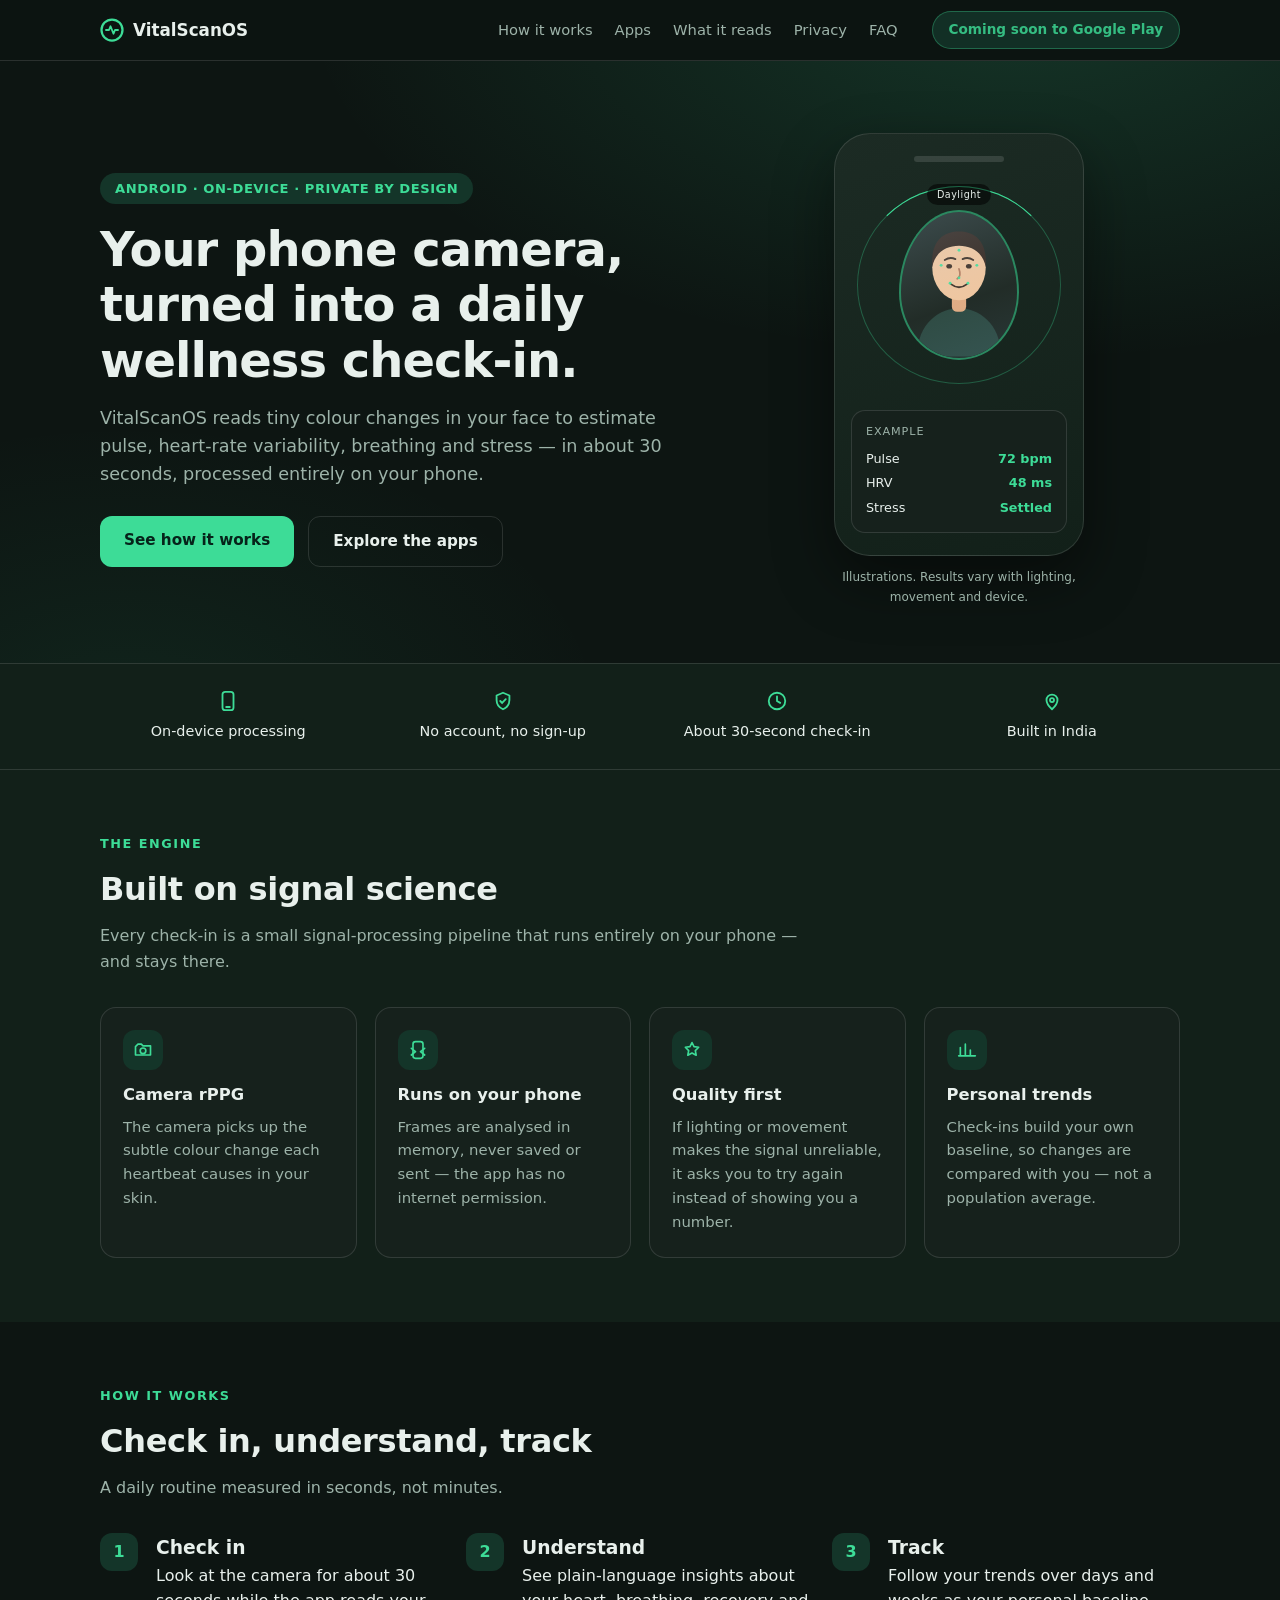
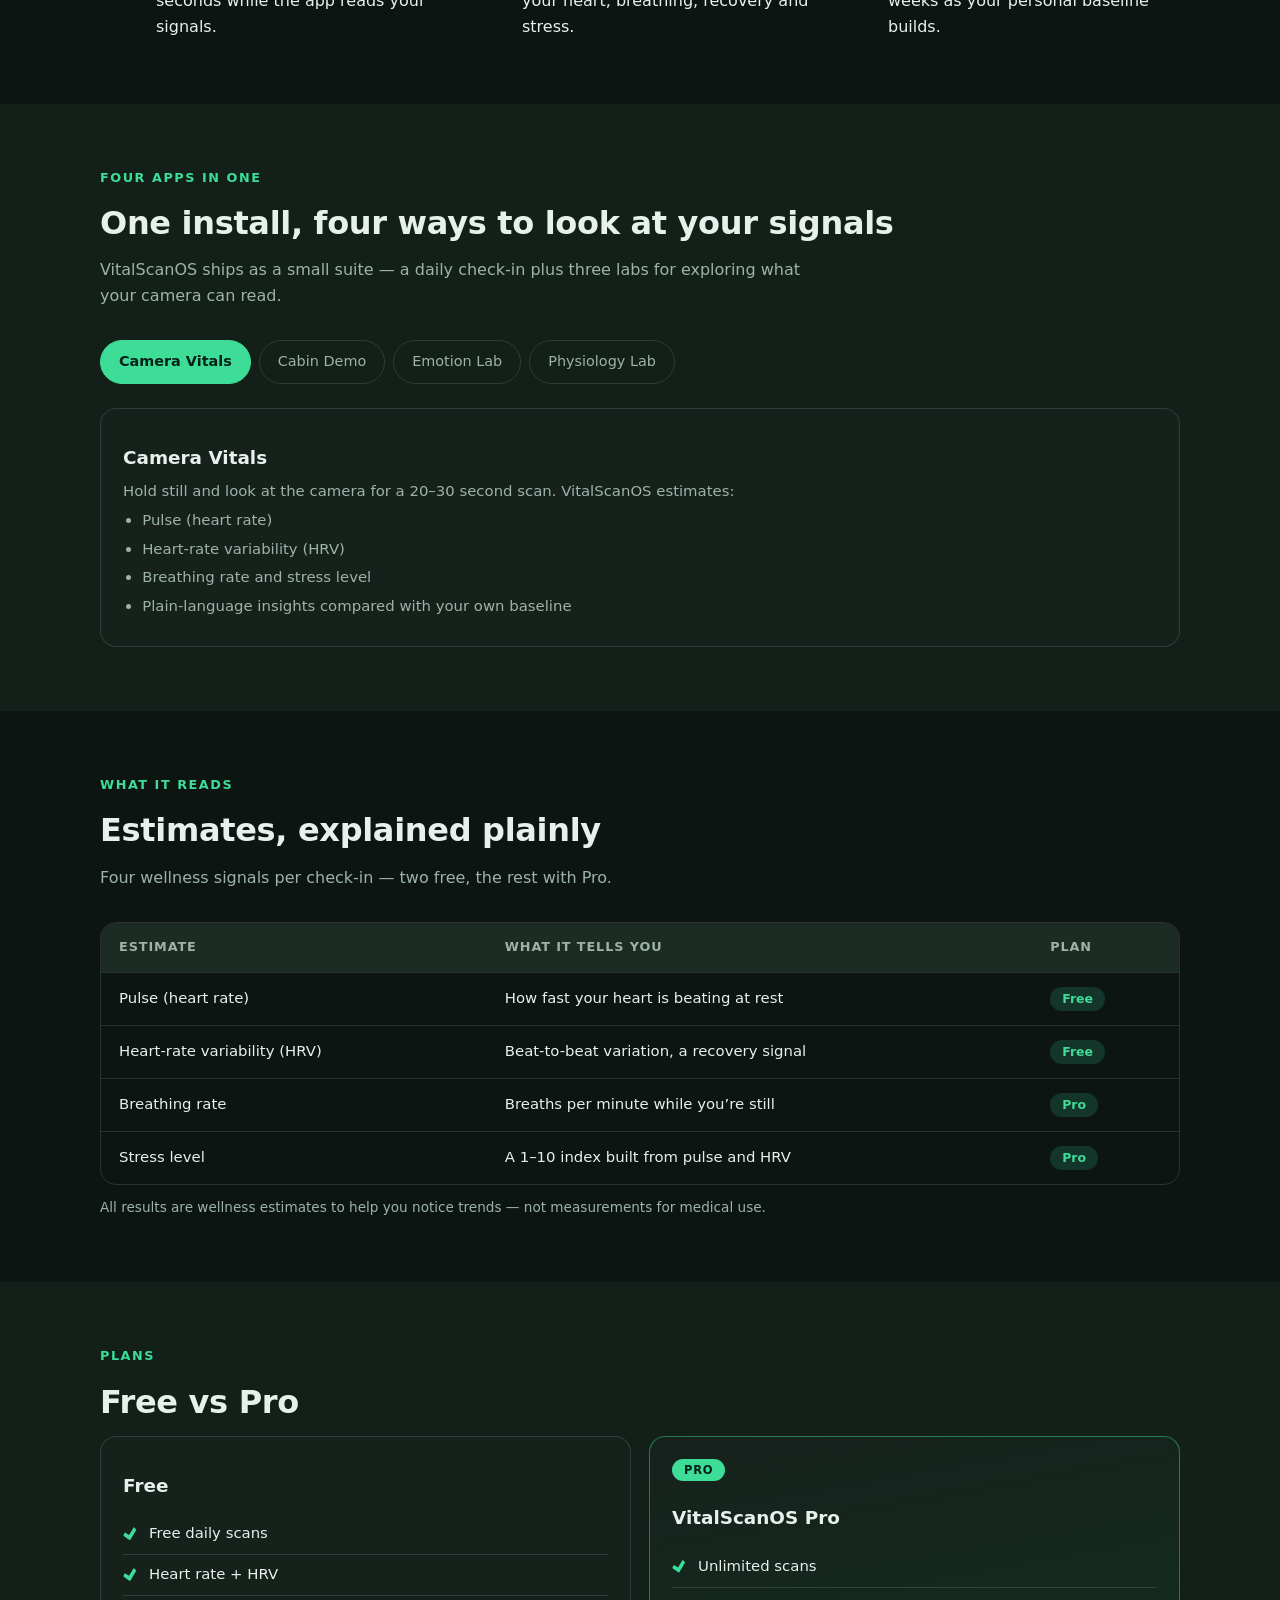
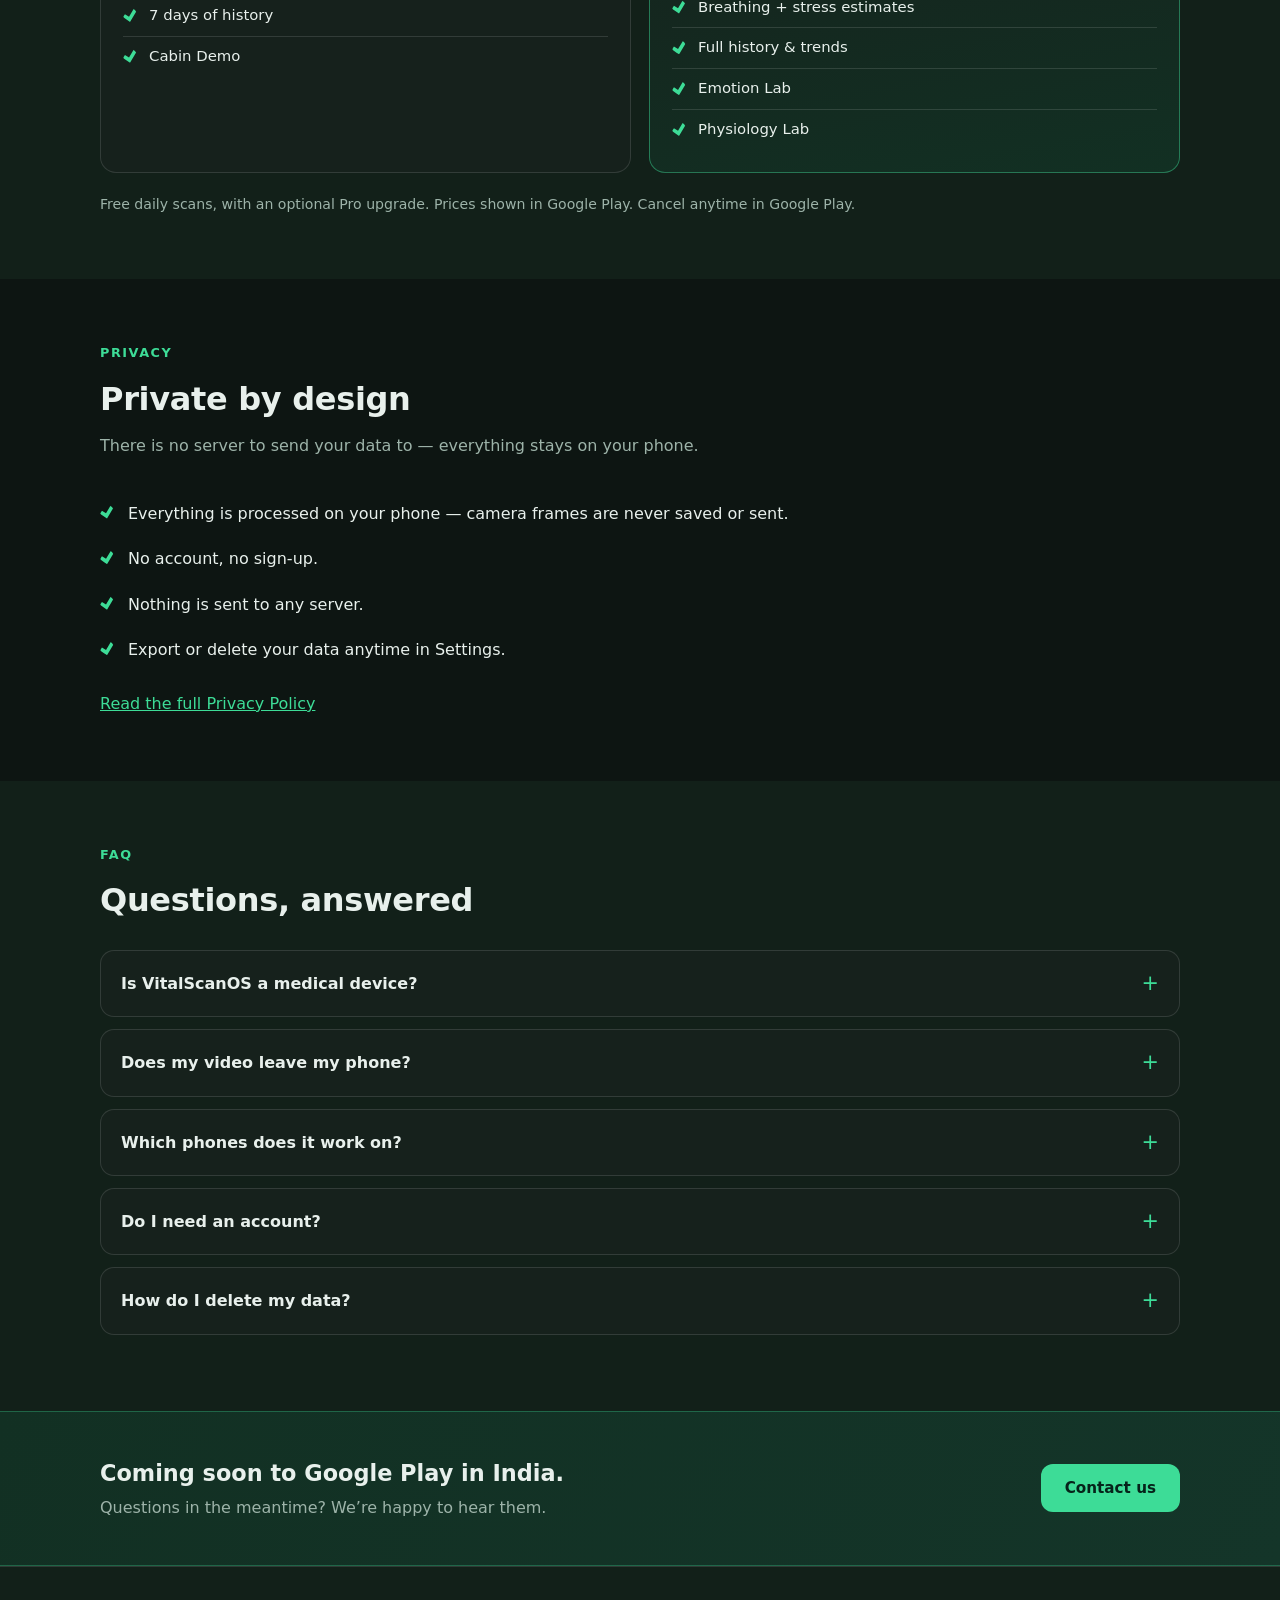
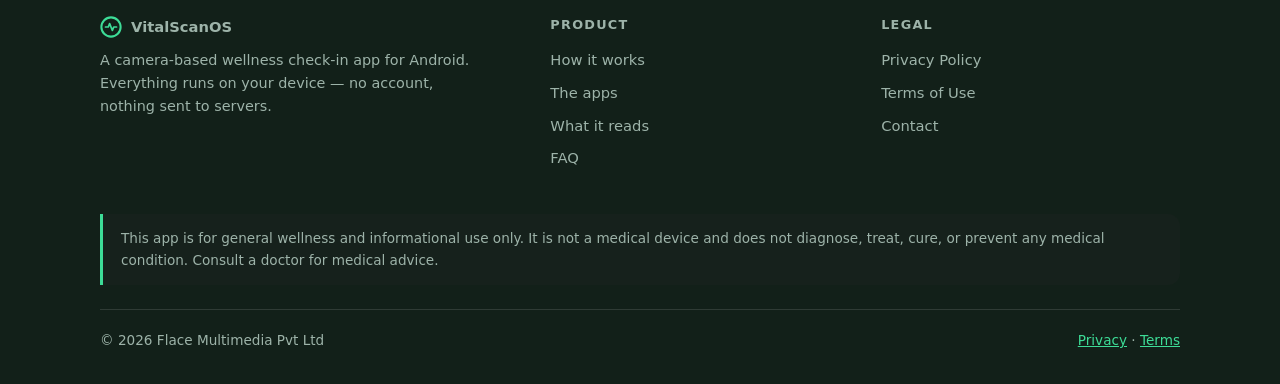
==== commit bec707ad: "Hero: rotating illustrated faces under different lighting Six illustrated faces cycle in the phone m" ====
--- a/index.html
+++ b/index.html
@@ -66,20 +66,141 @@
           <a class="btn btn-ghost" href="#apps">Explore the apps</a>
         </div>
       </div>
-      <div class="phone-scene" aria-hidden="true">
-        <div class="phone">
+      <div class="phone-scene">
+        <div class="phone" aria-hidden="true">
           <div class="notch"></div>
           <div class="scan-area">
             <div class="scan-ring"></div>
-            <div class="face"></div>
+            <div class="face-slide active" data-light="Daylight">
+              <div class="face-frame">
+                <svg viewBox="0 0 130 160" role="img" aria-label="">
+                  <path d="M18 160C18 122 44 106 65 106C86 106 112 122 112 160Z" fill="#24423a"/>
+                  <rect x="57" y="86" width="16" height="24" rx="6" fill="#dfa87e"/>
+                  <ellipse cx="65" cy="60" rx="30" ry="37" fill="#eec39b"/>
+                  <path d="M35 60C33 32 46 20 65 20C84 20 97 32 95 60C92 44 80 36 65 36C50 36 38 44 35 60Z" fill="#2e2119"/>
+                  <path d="M49 52q6 -4 12 -1M69 51q6 -3 12 1" fill="none" stroke="#3a2c22" stroke-width="2" stroke-linecap="round"/>
+                  <ellipse cx="54" cy="59" rx="3.2" ry="2.6" fill="#3a2c22"/>
+                  <ellipse cx="76" cy="59" rx="3.2" ry="2.6" fill="#3a2c22"/>
+                  <path d="M65 62q3 8 -2 11" fill="none" stroke="#b0785a" stroke-width="2" stroke-linecap="round"/>
+                  <path d="M56 79q9 7 18 0" fill="none" stroke="#3a2c22" stroke-width="2" stroke-linecap="round"/>
+                  <g class="lm" fill="#3ddc97"><circle cx="65" cy="41" r="1.6"/><circle cx="45" cy="58" r="1.6"/><circle cx="85" cy="58" r="1.6"/><circle cx="65" cy="72" r="1.6"/><circle cx="55" cy="78" r="1.6"/><circle cx="75" cy="78" r="1.6"/></g>
+                </svg>
+                <div class="light" style="background:linear-gradient(160deg,rgba(200,230,255,.22),rgba(255,255,255,.05) 60%,rgba(180,220,255,.12))"></div>
+              </div>
+              <span class="light-chip">Daylight</span>
+            </div>
+            <div class="face-slide" data-light="Indoor warm">
+              <div class="face-frame">
+                <svg viewBox="0 0 130 160" role="img" aria-label="">
+                  <path d="M30 62C28 28 44 15 65 15C86 15 102 28 100 62C100 80 105 96 98 106C93 99 95 82 92 64C88 47 78 38 65 38C52 38 42 47 38 64C35 82 37 99 32 106C25 96 30 80 30 62Z" fill="#4a2f1d"/>
+                  <path d="M18 160C18 122 44 106 65 106C86 106 112 122 112 160Z" fill="#4a3550"/>
+                  <rect x="57" y="86" width="16" height="24" rx="6" fill="#b57950"/>
+                  <ellipse cx="65" cy="60" rx="30" ry="37" fill="#c98d5f"/>
+                  <path d="M37 56C38 34 50 24 65 24C80 24 92 34 93 56C88 44 78 38 65 38C52 38 42 44 37 56Z" fill="#4a2f1d"/>
+                  <path d="M49 52q6 -4 12 -1M69 51q6 -3 12 1" fill="none" stroke="#33261d" stroke-width="2" stroke-linecap="round"/>
+                  <ellipse cx="54" cy="59" rx="3.2" ry="2.6" fill="#33261d"/>
+                  <ellipse cx="76" cy="59" rx="3.2" ry="2.6" fill="#33261d"/>
+                  <path d="M65 62q3 8 -2 11" fill="none" stroke="#9a6240" stroke-width="2" stroke-linecap="round"/>
+                  <path d="M56 79q9 7 18 0" fill="none" stroke="#33261d" stroke-width="2" stroke-linecap="round"/>
+                  <g class="lm" fill="#3ddc97"><circle cx="65" cy="41" r="1.6"/><circle cx="45" cy="58" r="1.6"/><circle cx="85" cy="58" r="1.6"/><circle cx="65" cy="72" r="1.6"/><circle cx="55" cy="78" r="1.6"/><circle cx="75" cy="78" r="1.6"/></g>
+                </svg>
+                <div class="light" style="background:linear-gradient(150deg,rgba(255,180,90,.30),rgba(255,140,60,.10) 65%,rgba(120,60,20,.18))"></div>
+              </div>
+              <span class="light-chip">Indoor warm</span>
+            </div>
+            <div class="face-slide" data-light="Office light">
+              <div class="face-frame">
+                <svg viewBox="0 0 130 160" role="img" aria-label="">
+                  <path d="M18 160C18 122 44 106 65 106C86 106 112 122 112 160Z" fill="#2e4a52"/>
+                  <rect x="57" y="86" width="16" height="24" rx="6" fill="#4e301e"/>
+                  <ellipse cx="65" cy="60" rx="30" ry="37" fill="#5d3a24"/>
+                  <circle cx="42" cy="38" r="6" fill="#181210"/><circle cx="55" cy="30" r="6" fill="#181210"/><circle cx="70" cy="29" r="6" fill="#181210"/><circle cx="84" cy="35" r="6" fill="#181210"/>
+                  <path d="M37 52C38 36 50 28 65 28C80 28 92 36 93 52C88 42 78 37 65 37C52 37 42 42 37 52Z" fill="#181210"/>
+                  <path d="M49 52q6 -4 12 -1M69 51q6 -3 12 1" fill="none" stroke="#120d0a" stroke-width="2" stroke-linecap="round"/>
+                  <rect x="43" y="52" width="19" height="13" rx="6" fill="none" stroke="#0e0b09" stroke-width="2.2"/>
+                  <rect x="68" y="52" width="19" height="13" rx="6" fill="none" stroke="#0e0b09" stroke-width="2.2"/>
+                  <path d="M62 57h6" stroke="#0e0b09" stroke-width="2.2" stroke-linecap="round"/>
+                  <ellipse cx="54" cy="58" rx="3" ry="2.4" fill="#120d0a"/>
+                  <ellipse cx="76" cy="58" rx="3" ry="2.4" fill="#120d0a"/>
+                  <path d="M65 64q3 8 -2 11" fill="none" stroke="#412714" stroke-width="2" stroke-linecap="round"/>
+                  <path d="M56 80q9 7 18 0" fill="none" stroke="#120d0a" stroke-width="2" stroke-linecap="round"/>
+                  <g class="lm" fill="#3ddc97"><circle cx="65" cy="41" r="1.6"/><circle cx="45" cy="58" r="1.6"/><circle cx="85" cy="58" r="1.6"/><circle cx="65" cy="74" r="1.6"/><circle cx="55" cy="79" r="1.6"/><circle cx="75" cy="79" r="1.6"/></g>
+                </svg>
+                <div class="light" style="background:linear-gradient(170deg,rgba(225,245,235,.16),rgba(200,215,210,.06) 55%,rgba(160,190,180,.14))"></div>
+              </div>
+              <span class="light-chip">Office light</span>
+            </div>
+            <div class="face-slide" data-light="Evening lamp">
+              <div class="face-frame">
+                <svg viewBox="0 0 130 160" role="img" aria-label="">
+                  <path d="M18 160C18 122 44 106 65 106C86 106 112 122 112 160Z" fill="#3d4a3a"/>
+                  <rect x="57" y="86" width="16" height="24" rx="6" fill="#e0b58e"/>
+                  <ellipse cx="65" cy="60" rx="30" ry="37" fill="#f2cdb0"/>
+                  <path d="M36 60C33 34 47 24 65 24C83 24 97 34 94 60C93 50 88 42 80 39C84 46 85 52 84 56C79 45 72 41 65 41C58 41 51 45 46 56C45 52 46 46 50 39C42 42 37 50 36 60Z" fill="#b9bcc2"/>
+                  <path d="M37 62q-2 10 1 18M93 62q2 10 -1 18" fill="none" stroke="#b9bcc2" stroke-width="5" stroke-linecap="round"/>
+                  <path d="M50 51q6 -4 11 -1M69 50q6 -3 11 1" fill="none" stroke="#7a6a5c" stroke-width="2" stroke-linecap="round"/>
+                  <ellipse cx="54" cy="59" rx="3.2" ry="2.6" fill="#3a2c22"/>
+                  <ellipse cx="76" cy="59" rx="3.2" ry="2.6" fill="#3a2c22"/>
+                  <path d="M65 62q3 8 -2 11" fill="none" stroke="#c08a68" stroke-width="2" stroke-linecap="round"/>
+                  <path d="M56 79q9 7 18 0" fill="none" stroke="#3a2c22" stroke-width="2" stroke-linecap="round"/>
+                  <path d="M46 66q-3 2 -4 5M84 66q3 2 4 5" fill="none" stroke="#d0a184" stroke-width="1.6" stroke-linecap="round"/>
+                  <g class="lm" fill="#3ddc97"><circle cx="65" cy="42" r="1.6"/><circle cx="45" cy="58" r="1.6"/><circle cx="85" cy="58" r="1.6"/><circle cx="65" cy="72" r="1.6"/><circle cx="55" cy="78" r="1.6"/><circle cx="75" cy="78" r="1.6"/></g>
+                </svg>
+                <div class="light" style="background:linear-gradient(100deg,rgba(255,150,60,.34),rgba(255,120,40,.08) 55%,rgba(40,20,40,.22))"></div>
+              </div>
+              <span class="light-chip">Evening lamp</span>
+            </div>
+            <div class="face-slide" data-light="Window side light">
+              <div class="face-frame">
+                <svg viewBox="0 0 130 160" role="img" aria-label="">
+                  <path d="M18 160C18 122 44 106 65 106C86 106 112 122 112 160Z" fill="#5e4636"/>
+                  <rect x="57" y="86" width="16" height="24" rx="6" fill="#7a4a2e"/>
+                  <ellipse cx="65" cy="60" rx="30" ry="37" fill="#8a5533"/>
+                  <path d="M35 58C33 32 46 20 65 20C84 20 97 32 95 58C92 44 80 36 65 36C50 36 38 44 35 58Z" fill="#1c130d"/>
+                  <path d="M49 52q6 -4 12 -1M69 51q6 -3 12 1" fill="none" stroke="#181008" stroke-width="2" stroke-linecap="round"/>
+                  <ellipse cx="54" cy="59" rx="3.2" ry="2.6" fill="#181008"/>
+                  <ellipse cx="76" cy="59" rx="3.2" ry="2.6" fill="#181008"/>
+                  <path d="M65 62q3 8 -2 11" fill="none" stroke="#5f3a20" stroke-width="2" stroke-linecap="round"/>
+                  <path d="M39 66C40 84 50 99 65 99C80 99 90 84 91 66C90 76 85 84 78 88C72 91 58 91 52 88C45 84 40 76 39 66Z" fill="#1c130d"/>
+                  <path d="M55 74q10 8 20 0" fill="none" stroke="#1c130d" stroke-width="3" stroke-linecap="round"/>
+                  <path d="M57 78q8 6 16 0" fill="none" stroke="#8a5533" stroke-width="2" stroke-linecap="round"/>
+                  <g class="lm" fill="#3ddc97"><circle cx="65" cy="41" r="1.6"/><circle cx="45" cy="58" r="1.6"/><circle cx="85" cy="58" r="1.6"/><circle cx="65" cy="72" r="1.6"/><circle cx="53" cy="70" r="1.6"/><circle cx="77" cy="70" r="1.6"/></g>
+                </svg>
+                <div class="light" style="background:linear-gradient(90deg,rgba(215,240,255,.34),rgba(215,240,255,.05) 48%,rgba(8,12,18,.38))"></div>
+              </div>
+              <span class="light-chip">Window side light</span>
+            </div>
+            <div class="face-slide" data-light="Low light">
+              <div class="face-frame">
+                <svg viewBox="0 0 130 160" role="img" aria-label="">
+                  <path d="M32 64C30 28 46 14 65 14C84 14 100 28 98 64C98 82 102 96 96 106C89 99 91 82 89 64C87 48 77 40 65 40C53 40 43 48 41 64C39 82 41 99 34 106C28 96 32 82 32 64Z" fill="#3d5a66"/>
+                  <path d="M18 160C18 122 44 106 65 106C86 106 112 122 112 160Z" fill="#333f47"/>
+                  <rect x="57" y="86" width="16" height="24" rx="6" fill="#a06a42"/>
+                  <ellipse cx="65" cy="60" rx="30" ry="37" fill="#b87e50"/>
+                  <path d="M36 54C38 34 50 26 65 26C80 26 92 34 94 54C90 44 78 40 65 40C52 40 40 44 36 54Z" fill="#3d5a66"/>
+                  <path d="M49 52q6 -4 12 -1M69 51q6 -3 12 1" fill="none" stroke="#33261d" stroke-width="2" stroke-linecap="round"/>
+                  <ellipse cx="54" cy="59" rx="3.2" ry="2.6" fill="#33261d"/>
+                  <ellipse cx="76" cy="59" rx="3.2" ry="2.6" fill="#33261d"/>
+                  <path d="M65 62q3 8 -2 11" fill="none" stroke="#8a5a34" stroke-width="2" stroke-linecap="round"/>
+                  <path d="M56 79q9 7 18 0" fill="none" stroke="#33261d" stroke-width="2" stroke-linecap="round"/>
+                  <g class="lm" fill="#3ddc97"><circle cx="65" cy="42" r="1.6"/><circle cx="45" cy="58" r="1.6"/><circle cx="85" cy="58" r="1.6"/><circle cx="65" cy="72" r="1.6"/><circle cx="55" cy="78" r="1.6"/><circle cx="75" cy="78" r="1.6"/></g>
+                </svg>
+                <div class="light" style="background:linear-gradient(160deg,rgba(10,16,24,.62),rgba(10,16,24,.45) 55%,rgba(4,8,14,.7))"></div>
+              </div>
+              <span class="light-chip">Low light</span>
+            </div>
           </div>
-          <div class="result-card">
+          <div class="result-card" id="rc-card">
             <div class="rc-title">Example</div>
-            <div class="rc-row"><span>Pulse</span><b>72 bpm</b></div>
-            <div class="rc-row"><span>HRV</span><b>48 ms</b></div>
-            <div class="rc-row"><span>Stress</span><b>Settled</b></div>
+            <div id="rc-body">
+              <div class="rc-row"><span>Pulse</span><b id="rc-pulse">72 bpm</b></div>
+              <div class="rc-row"><span>HRV</span><b id="rc-hrv">48 ms</b></div>
+              <div class="rc-row"><span>Stress</span><b id="rc-stress">Settled</b></div>
+            </div>
+            <p class="rc-warn" id="rc-warn" hidden>Signal too weak — move to brighter light and try again</p>
           </div>
         </div>
+        <p class="phone-cap">Illustrations. Results vary with lighting, movement and device.</p>
       </div>
     </div>
   </section>
--- a/assets/site.css
+++ b/assets/site.css
@@ -61,7 +61,7 @@
 .btn-ghost{border:1px solid var(--outline);color:var(--on-surface);background:transparent}
 
 /* phone mockup */
-.phone-scene{display:flex;justify-content:center}
+.phone-scene{display:flex;flex-direction:column;align-items:center;justify-content:center}
 .phone{width:250px;border:1px solid var(--outline);border-radius:36px;
   background:linear-gradient(160deg,var(--surface-high),var(--surface-low));
   padding:22px 16px;box-shadow:0 24px 60px rgba(0,0,0,.45)}
@@ -69,7 +69,22 @@
   margin:0 auto 18px}
 .scan-area{position:relative;height:210px;display:flex;align-items:center;
   justify-content:center}
-.face{width:120px;height:150px;border:2px solid rgba(61,220,151,.55);border-radius:50%/55% 55% 45% 45%}
+.face-slide{position:absolute;inset:0;display:flex;flex-direction:column;
+  align-items:center;justify-content:center;gap:6px;opacity:0;
+  transition:opacity .7s ease;pointer-events:none}
+.face-slide.active{opacity:1}
+.face-frame{position:relative;width:120px;height:150px;border-radius:50%/55% 55% 45% 45%;
+  border:2px solid rgba(61,220,151,.55);overflow:hidden;background:var(--surface-c)}
+.face-frame svg{position:absolute;inset:0;width:100%;height:100%}
+.face-frame .light{position:absolute;inset:0;pointer-events:none}
+.light-chip{position:absolute;top:4px;left:50%;transform:translateX(-50%);
+  background:rgba(0,0,0,.55);color:var(--on-surface);font-size:.6rem;
+  letter-spacing:.05em;padding:3px 10px;border-radius:999px;white-space:nowrap}
+.lm{opacity:0;transition:opacity .6s ease .5s}
+.face-slide.active .lm{opacity:.95}
+.rc-warn{color:#f0b36a;font-size:.78rem;line-height:1.4}
+.phone-cap{margin-top:12px;font-size:.75rem;color:var(--on-variant);
+  text-align:center;max-width:250px}
 .scan-ring{position:absolute;inset:6px;border:1px solid rgba(61,220,151,.3);
   border-radius:50%}
 .scan-ring::after{content:"";position:absolute;inset:-1px;border-radius:50%;
@@ -77,13 +92,15 @@
   animation:spin 4s linear infinite}
 @keyframes spin{to{transform:rotate(360deg)}}
 .result-card{margin-top:20px;background:var(--surface-c);border:1px solid var(--outline);
-  border-radius:14px;padding:12px 14px;font-size:.8rem}
+  border-radius:14px;padding:12px 14px;font-size:.8rem;min-height:123px}
 .result-card .rc-title{color:var(--on-variant);font-size:.7rem;text-transform:uppercase;
   letter-spacing:.08em;margin-bottom:6px}
 .result-card .rc-row{display:flex;justify-content:space-between;padding:2px 0}
 .result-card .rc-row b{color:var(--primary);font-weight:600}
 @media(prefers-reduced-motion:reduce){
   .scan-ring::after{animation:none}
+  .face-slide{transition:none}
+  .lm{transition:none}
   html{scroll-behavior:auto}
 }
 
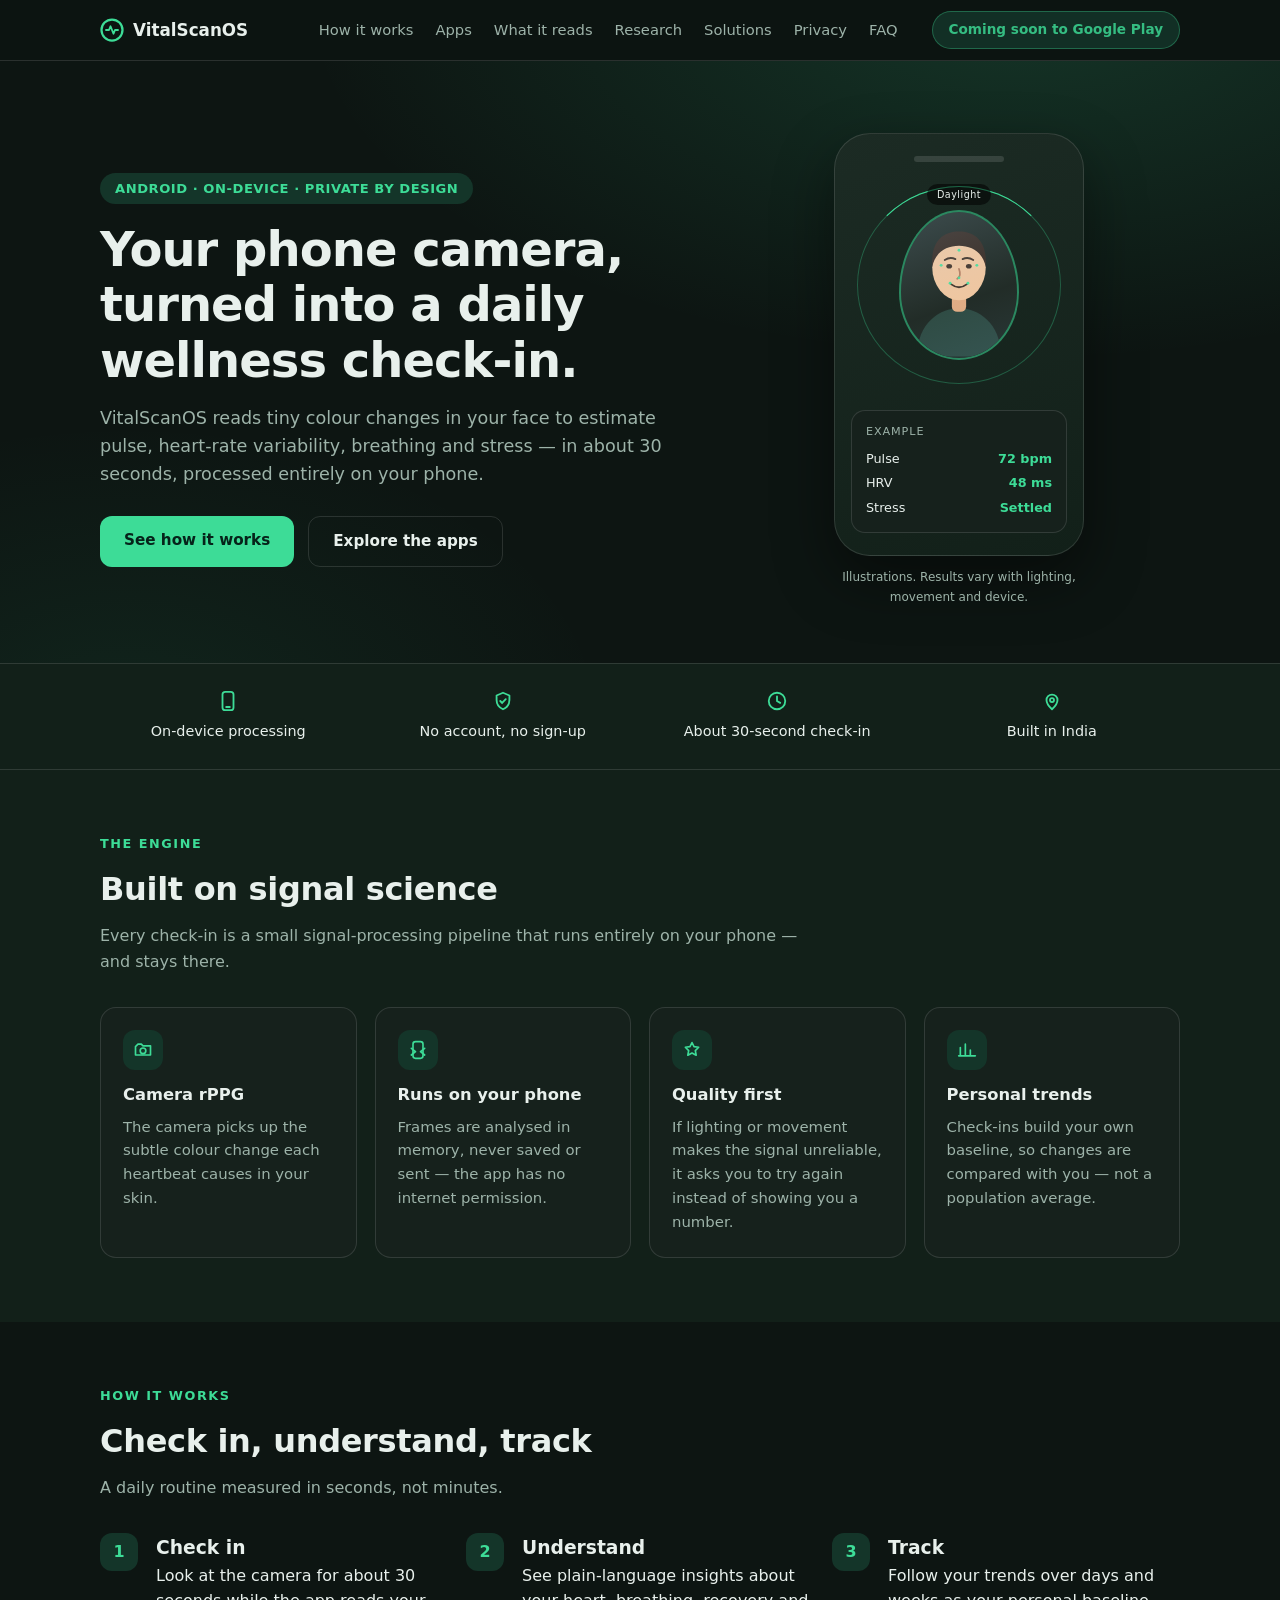
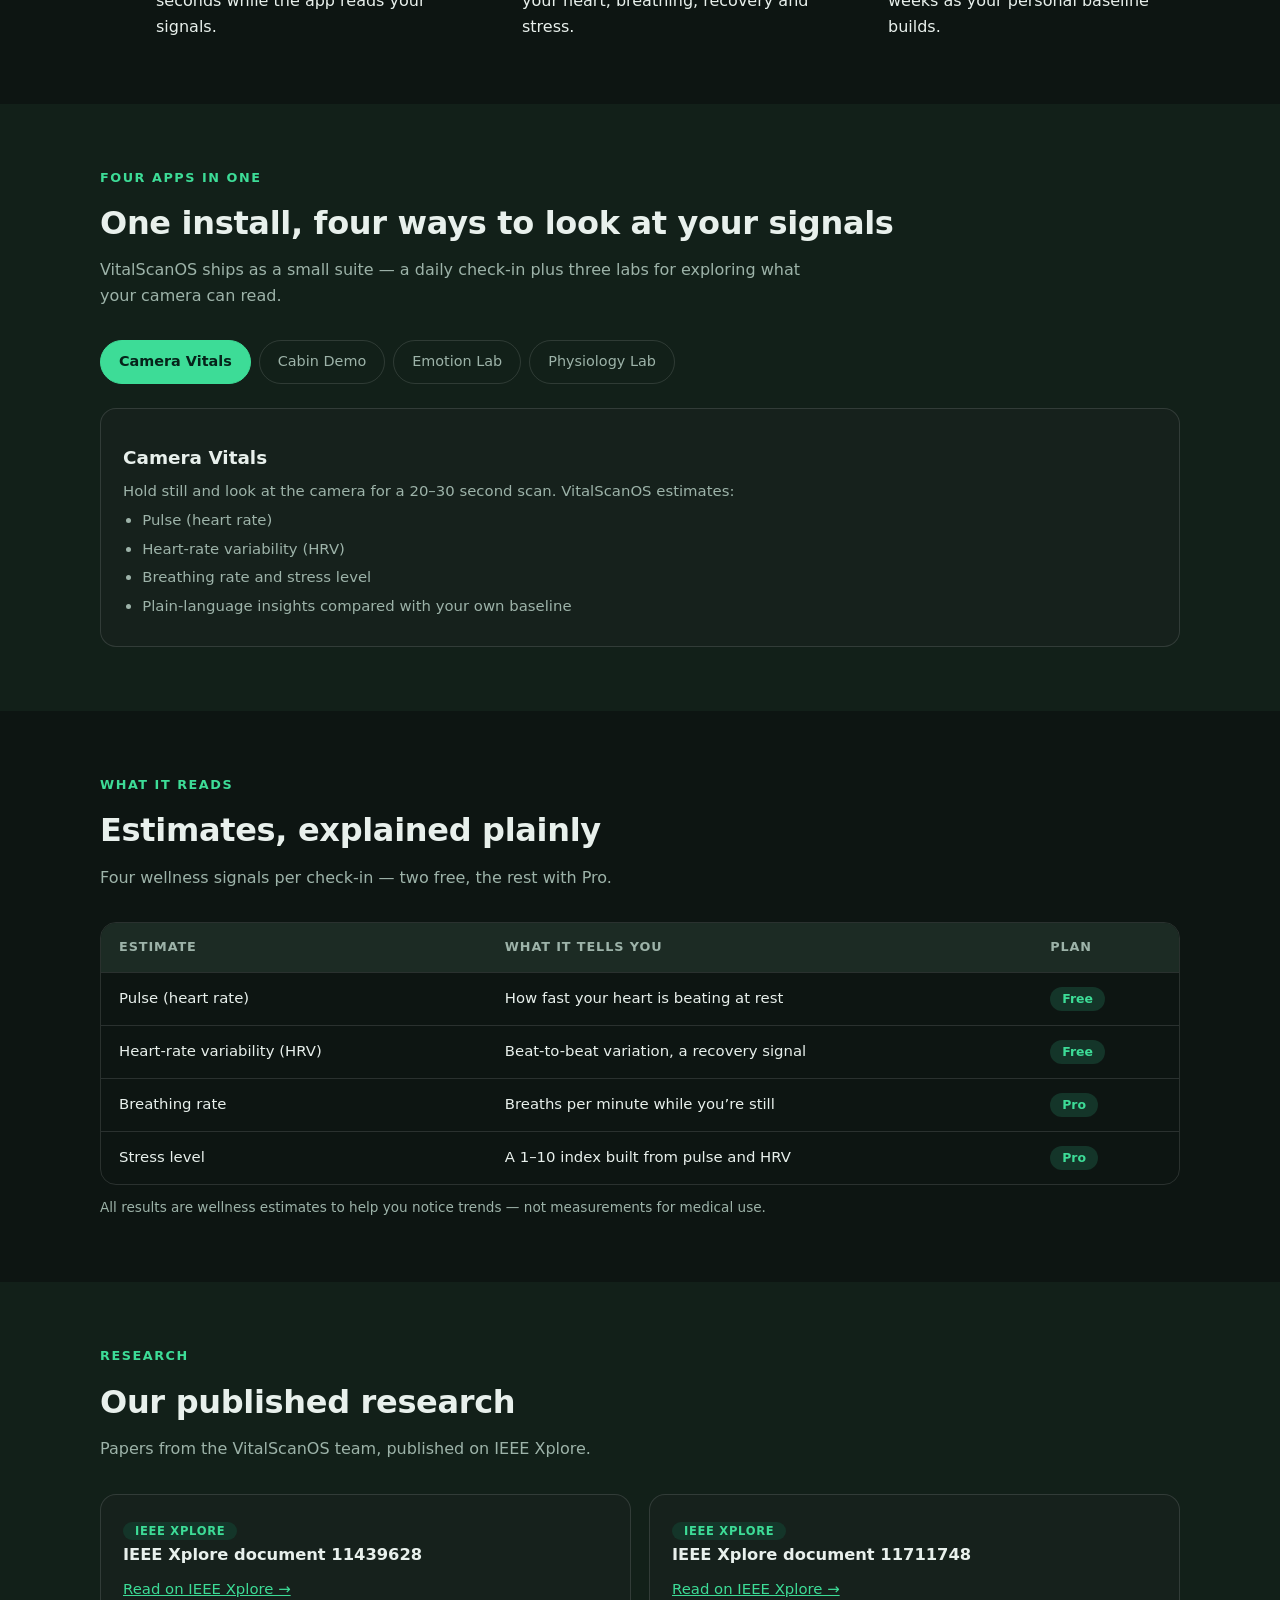
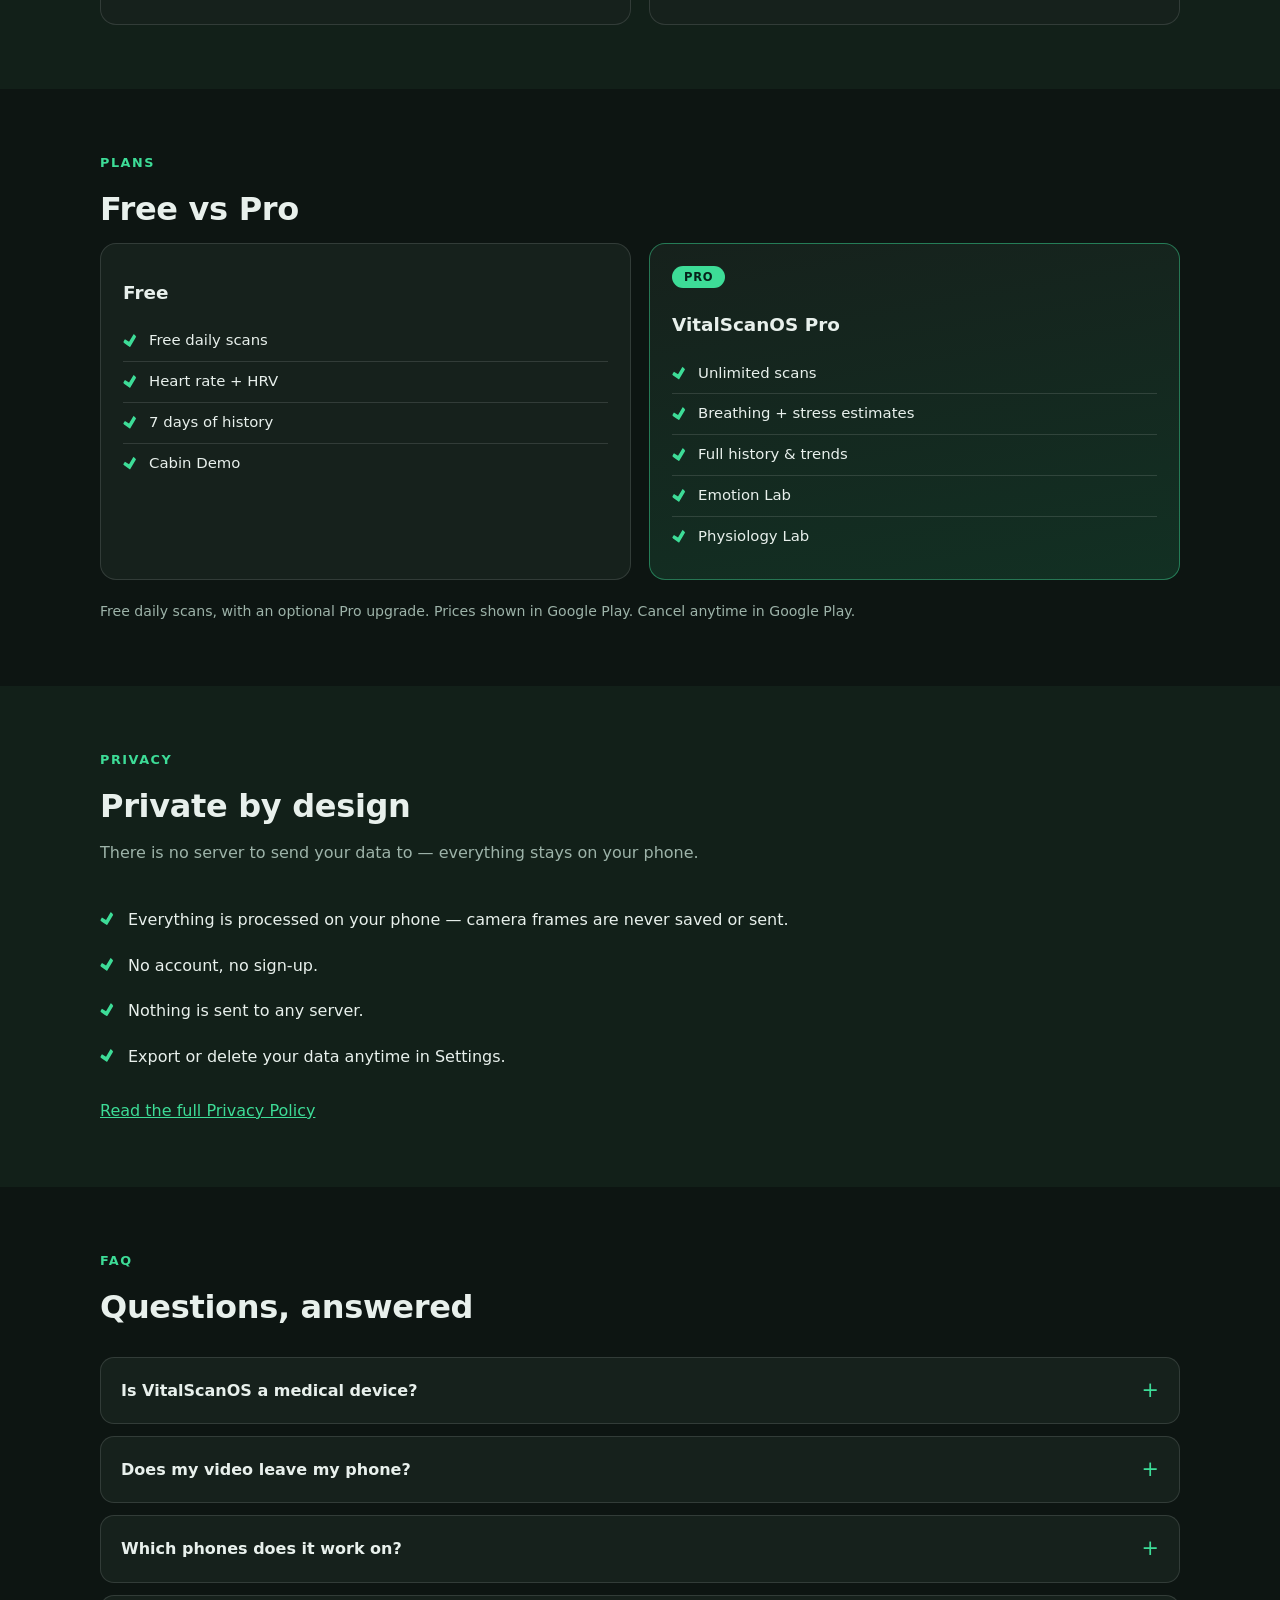
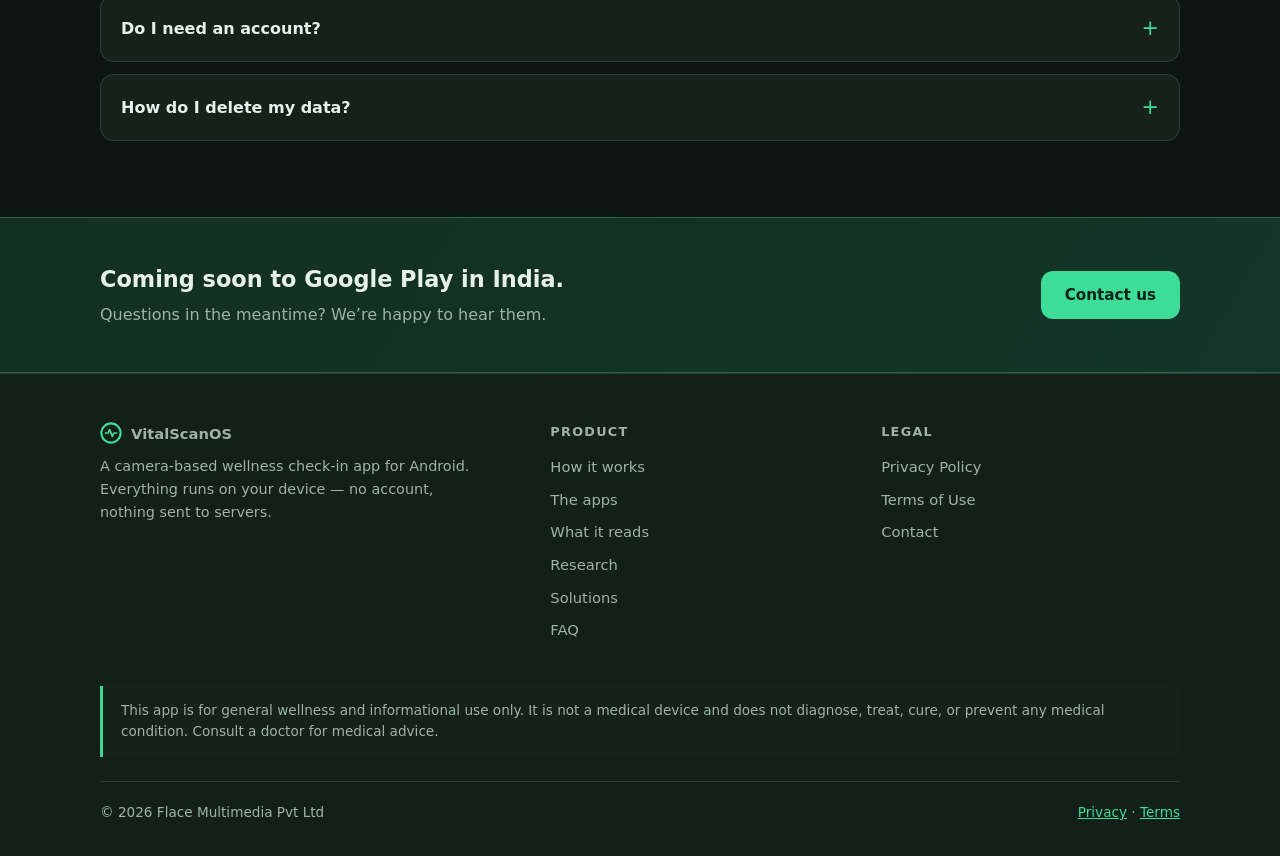
==== commit decc6a4e: "Add Solutions page and published-research section Solutions page describes custom SDK, white-label a" ====
--- a/index.html
+++ b/index.html
@@ -28,6 +28,8 @@
       <a href="#how">How it works</a>
       <a href="#apps">Apps</a>
       <a href="#reads">What it reads</a>
+      <a href="#research">Research</a>
+      <a href="solutions.html">Solutions</a>
       <a href="#privacy">Privacy</a>
       <a href="#faq">FAQ</a>
     </nav>
@@ -42,6 +44,8 @@
         <a href="#how">How it works</a>
         <a href="#apps">Apps</a>
         <a href="#reads">What it reads</a>
+        <a href="#research">Research</a>
+        <a href="solutions.html">Solutions</a>
         <a href="#privacy">Privacy</a>
         <a href="#faq">FAQ</a>
         <span class="pill" aria-disabled="true">Coming soon to Google Play</span>
@@ -414,6 +418,29 @@
     </div>
   </section>
 
+  <!-- Research -->
+  <section class="block" id="research">
+    <div class="wrap">
+      <p class="kicker">Research</p>
+      <h2 class="title">Our published research</h2>
+      <p class="lede">Papers from the VitalScanOS team, published on IEEE Xplore.</p>
+      <div class="grid cols-2">
+        <div class="card">
+          <span class="plan-badge" style="background:var(--primary-container);color:var(--primary);margin-bottom:12px">IEEE Xplore</span>
+          <!-- TODO: real title, authors, venue, year -->
+          <h3 style="margin-top:0">IEEE Xplore document 11439628</h3>
+          <p style="margin-top:10px"><a href="https://ieeexplore.ieee.org/document/11439628" target="_blank" rel="noopener noreferrer">Read on IEEE Xplore &rarr;</a></p>
+        </div>
+        <div class="card">
+          <span class="plan-badge" style="background:var(--primary-container);color:var(--primary);margin-bottom:12px">IEEE Xplore</span>
+          <!-- TODO: real title, authors, venue, year -->
+          <h3 style="margin-top:0">IEEE Xplore document 11711748</h3>
+          <p style="margin-top:10px"><a href="https://ieeexplore.ieee.org/document/11711748" target="_blank" rel="noopener noreferrer">Read on IEEE Xplore &rarr;</a></p>
+        </div>
+      </div>
+    </div>
+  </section>
+
   <!-- Free vs Pro -->
   <section class="block">
     <div class="wrap">
@@ -533,6 +560,8 @@
           <li><a href="#how">How it works</a></li>
           <li><a href="#apps">The apps</a></li>
           <li><a href="#reads">What it reads</a></li>
+          <li><a href="#research">Research</a></li>
+          <li><a href="solutions.html">Solutions</a></li>
           <li><a href="#faq">FAQ</a></li>
         </ul>
       </div>
